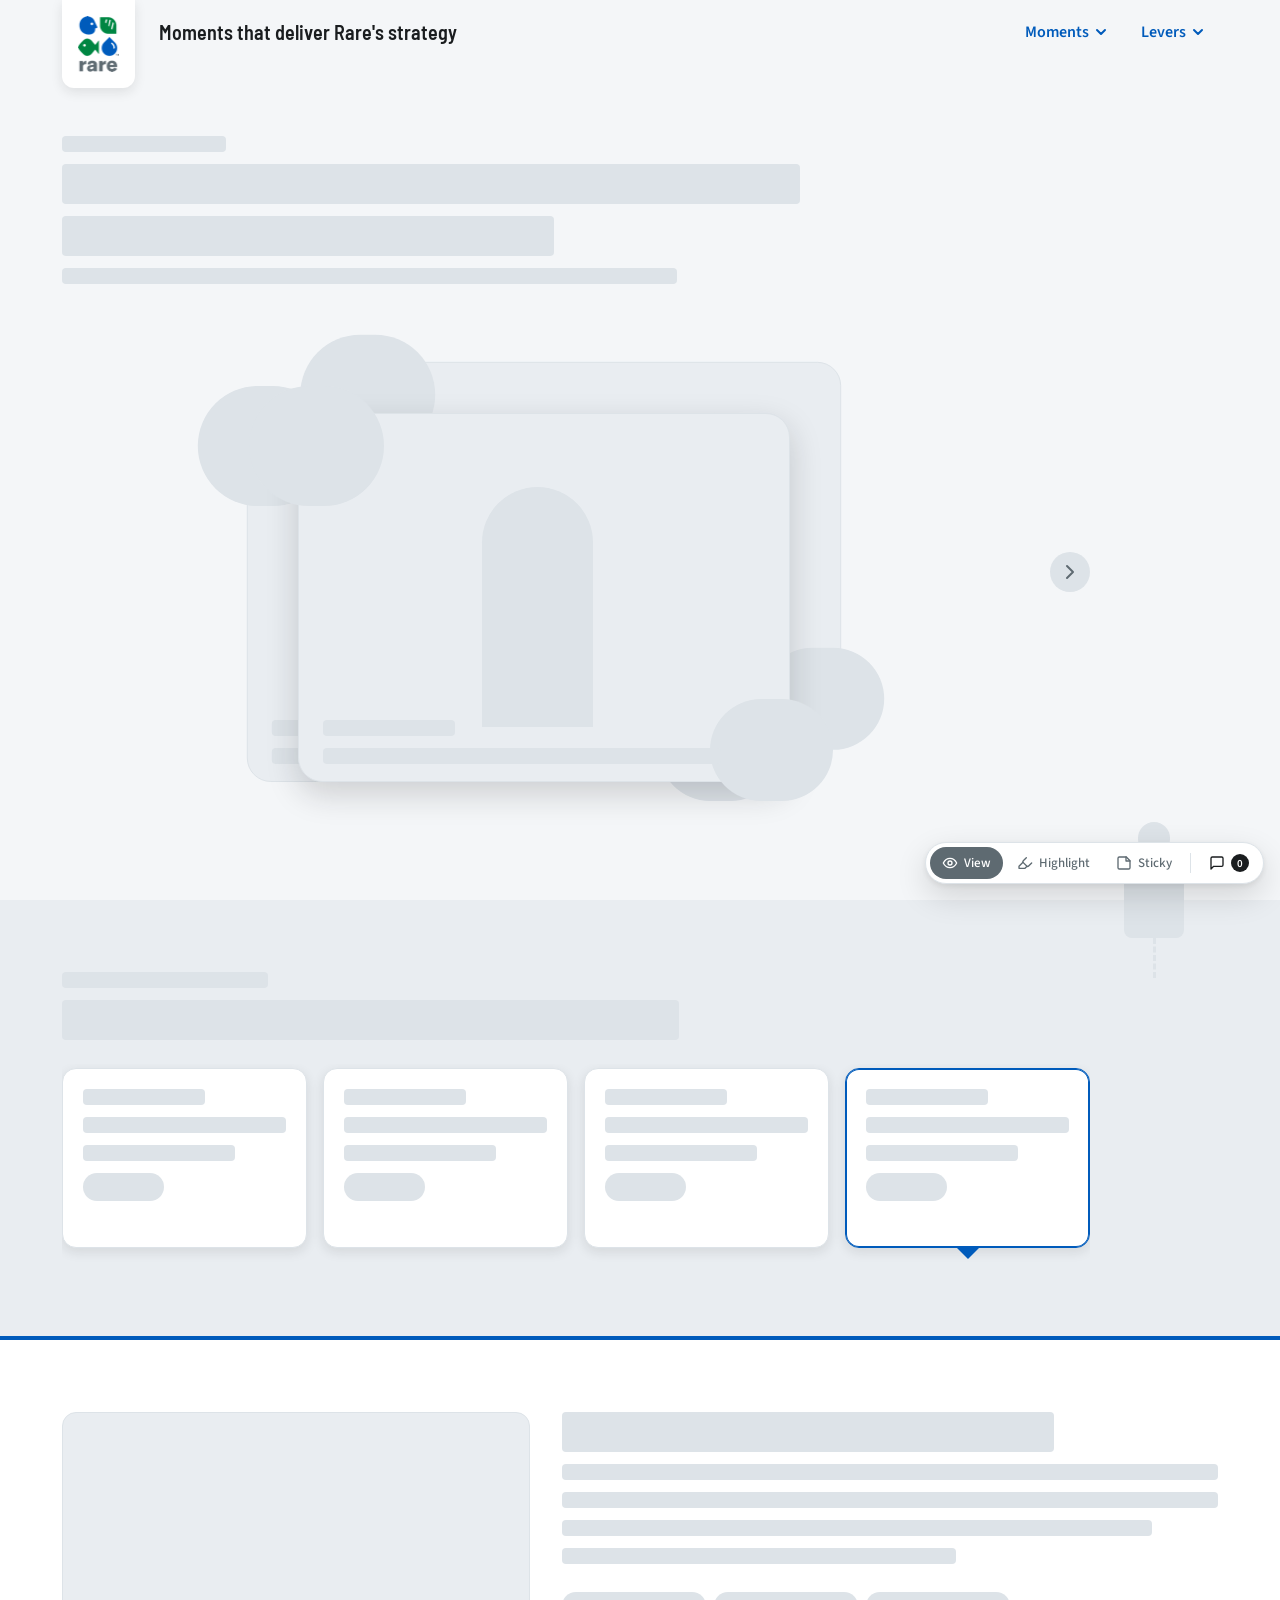
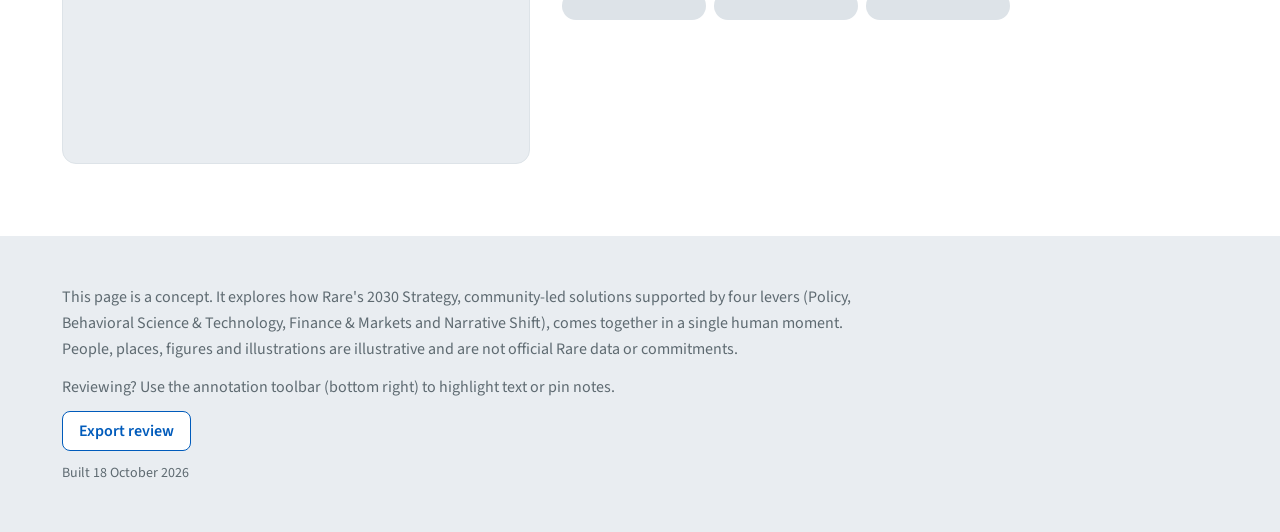
==== moments/coastal-5000-convening/index.html @ deacb7dc "Stage 1 frame: scaffold, tokens, header nav, 7 skeleton moment pages, Overnote - Static HTML/CSS/ES " ====
<!doctype html>
<html lang="en" data-page-state="skeleton">
<head>
  <meta charset="utf-8">
  <meta name="viewport" content="width=device-width, initial-scale=1">
  <meta name="robots" content="noindex">
  <title>Coastal 5,000 Convening · Rare 2030 Strategy in moments</title>
  <meta name="description" content="Concept: how Rare's 2030 Strategy comes together in one human milestone moment.">
  <link rel="icon" type="image/png" href="../../assets/logo/rare-logo-rgb.png">
  <!-- Font loading is the one place a family name appears outside the token files: the
       Google Fonts URL. Every font-family declaration goes through --rare-font-family-*. -->
  <link rel="preconnect" href="https://fonts.googleapis.com">
  <link rel="preconnect" href="https://fonts.gstatic.com" crossorigin>
  <link rel="stylesheet" href="https://fonts.googleapis.com/css2?family=Barlow+Semi+Condensed:wght@600;700;800&amp;family=Source+Sans+3:wght@400;600;700&amp;display=swap&amp;subset=latin">
  <link rel="stylesheet" href="../../css/rare-core.css">
  <link rel="stylesheet" href="../../css/viz-tokens.css">
  <link rel="stylesheet" href="../../css/base.css">
  <link rel="stylesheet" href="../../css/components/nav.css">
  <link rel="stylesheet" href="../../css/components/moment.css">
  <link rel="stylesheet" href="../../css/components/orchestrator.css">
  <link rel="stylesheet" href="../../css/components/levers.css">
  <link rel="stylesheet" href="../../css/components/lever-detail.css">
  <link rel="stylesheet" href="../../css/components/footer.css">
</head>
<body data-moment="coastal-5000-convening">
  <a class="skip-link" href="#main">Skip to content</a>

  <header class="site-header">
    <div class="site-header__inner">
      <a class="site-header__logo-tab" href="../../">
        <img src="../../assets/logo/rare-logo-rgb.png" srcset="../../assets/logo/rare-logo-rgb.png 1x, ../../assets/logo/rare-logo-rgb@2x.png 2x" width="41" height="56" alt="Rare">
      </a>
      <p id="site-title" class="site-header__title">Moments that deliver Rare's strategy</p>
      <nav id="global-nav" class="global-nav" aria-label="Site" data-nav-root></nav>
    </div>
  </header>

  <div class="page">
    <main id="main">
      <div id="orchestration" class="orchestration">
        <section id="moment" class="panel panel--moment" aria-labelledby="moment-title">
          <div class="panel__inner">
            <div id="moment-statement" class="moment-statement">
              <h1 id="moment-title" class="visually-hidden">Coastal 5,000 Convening</h1>
              <span class="ph ph--bar ph--w-20" aria-hidden="true"></span>
              <span class="ph-stack" aria-hidden="true">
                <span class="ph ph--bar-lg ph--w-90"></span>
                <span class="ph ph--bar-lg ph--w-60"></span>
              </span>
              <span class="ph ph--bar ph--w-75" aria-hidden="true"></span>
            </div>

            <div id="moment-visual" class="moment-visual" role="region" aria-label="Moment scenes">
              <div class="card-stack">
                <div class="card-stack__deck">
                  <div id="card-human-nature" class="stack-card" data-card="human-nature" data-label="Human &amp; Nature" data-slot="0">
                    <div class="stack-card__backplate"></div>
                    <span class="stack-card__layer stack-card__layer--overhang-start"></span>
                    <span class="stack-card__layer stack-card__layer--figure"></span>
                    <span class="stack-card__layer stack-card__layer--overhang-end"></span>
                    <div class="stack-card__text">
                      <p class="visually-hidden">Human &amp; Nature scene (placeholder)</p>
                      <span class="ph-stack" aria-hidden="true">
                        <span class="ph ph--bar ph--w-30"></span>
                        <span class="ph ph--bar ph--w-90"></span>
                      </span>
                    </div>
                  </div>
                  <div id="card-community" class="stack-card" data-card="community" data-label="Community" data-slot="1" aria-hidden="true" inert>
                    <div class="stack-card__backplate"></div>
                    <span class="stack-card__layer stack-card__layer--overhang-start"></span>
                    <span class="stack-card__layer stack-card__layer--figure"></span>
                    <span class="stack-card__layer stack-card__layer--overhang-end"></span>
                    <div class="stack-card__text">
                      <p class="visually-hidden">Community scene (placeholder)</p>
                      <span class="ph-stack" aria-hidden="true">
                        <span class="ph ph--bar ph--w-30"></span>
                        <span class="ph ph--bar ph--w-90"></span>
                      </span>
                    </div>
                  </div>
                  <div id="card-policy" class="stack-card" data-card="policy" data-label="Policy" data-slot="2" aria-hidden="true" inert>
                    <div class="stack-card__backplate"></div>
                    <span class="stack-card__layer stack-card__layer--overhang-start"></span>
                    <span class="stack-card__layer stack-card__layer--figure"></span>
                    <span class="stack-card__layer stack-card__layer--overhang-end"></span>
                    <div class="stack-card__text">
                      <p class="visually-hidden">Policy scene (placeholder)</p>
                      <span class="ph-stack" aria-hidden="true">
                        <span class="ph ph--bar ph--w-30"></span>
                        <span class="ph ph--bar ph--w-90"></span>
                      </span>
                    </div>
                  </div>
                </div>
              </div>
              <div class="stack-controls">
                <button class="stack-next" type="button" aria-label="Next scene">
                  <svg viewBox="0 0 20 20" aria-hidden="true" focusable="false"><path d="M7 4l6 6-6 6" fill="none" stroke="currentColor" stroke-width="2" stroke-linecap="round" stroke-linejoin="round"/></svg>
                </button>
                <p class="stack-announcer visually-hidden" aria-live="polite" aria-atomic="true"></p>
              </div>
            </div>
          </div>
        </section>

        <div class="orchestration__seam">
          <figure id="orchestrator" class="orchestrator">
            <div class="orchestrator__silhouette" aria-hidden="true">
              <span class="orchestrator__head"></span>
              <span class="orchestrator__body"></span>
            </div>
            <span class="orchestrator__pipe-placeholder" aria-hidden="true"></span>
            <figcaption class="visually-hidden">A Rare team member connects the levers to the moment. Rare orchestrates; local partners deliver.</figcaption>
          </figure>
        </div>

        <svg class="orchestrator-pipe" aria-hidden="true" focusable="false"></svg>

        <section id="levers" class="panel panel--levers" aria-labelledby="levers-title">
          <div class="panel__inner">
            <div class="levers-heading">
              <h2 id="levers-title" class="visually-hidden">Levers</h2>
              <span class="ph ph--bar ph--w-20" aria-hidden="true"></span>
              <span class="ph ph--bar-lg ph--w-60" aria-hidden="true"></span>
            </div>
            <div class="lever-track">
              <div id="lever-policy" class="lever-card" data-lever-card="policy">
                <p class="visually-hidden">Policy (placeholder)</p>
                <span class="ph ph--bar ph--w-60" aria-hidden="true"></span>
                <span class="ph-stack" aria-hidden="true">
                  <span class="ph ph--bar ph--w-100"></span>
                  <span class="ph ph--bar ph--w-75"></span>
                </span>
                <span class="ph ph--pill ph--w-40" aria-hidden="true"></span>
              </div>
              <div id="lever-behavior-tech" class="lever-card" data-lever-card="behavior-tech">
                <p class="visually-hidden">Behavioral Science &amp; Technology (placeholder)</p>
                <span class="ph ph--bar ph--w-60" aria-hidden="true"></span>
                <span class="ph-stack" aria-hidden="true">
                  <span class="ph ph--bar ph--w-100"></span>
                  <span class="ph ph--bar ph--w-75"></span>
                </span>
                <span class="ph ph--pill ph--w-40" aria-hidden="true"></span>
              </div>
              <div id="lever-finance-markets" class="lever-card" data-lever-card="finance-markets">
                <p class="visually-hidden">Finance &amp; Markets (placeholder)</p>
                <span class="ph ph--bar ph--w-60" aria-hidden="true"></span>
                <span class="ph-stack" aria-hidden="true">
                  <span class="ph ph--bar ph--w-100"></span>
                  <span class="ph ph--bar ph--w-75"></span>
                </span>
                <span class="ph ph--pill ph--w-40" aria-hidden="true"></span>
              </div>
              <div id="lever-narrative" class="lever-card" data-lever-card="narrative" data-selected>
                <p class="visually-hidden">Narrative Shift (placeholder)</p>
                <span class="ph ph--bar ph--w-60" aria-hidden="true"></span>
                <span class="ph-stack" aria-hidden="true">
                  <span class="ph ph--bar ph--w-100"></span>
                  <span class="ph ph--bar ph--w-75"></span>
                </span>
                <span class="ph ph--pill ph--w-40" aria-hidden="true"></span>
              </div>
            </div>
          </div>
        </section>
      </div>

      <section id="lever-detail" class="panel panel--detail" aria-labelledby="lever-detail-title" tabindex="-1">
        <div class="panel__inner">
          <h2 id="lever-detail-title" class="visually-hidden">Lever requirements</h2>
          <div id="detail-policy" class="lever-detail-panel" data-lever-detail="policy" hidden>
            <div class="lever-detail__graphic" aria-hidden="true"></div>
            <div class="lever-detail__text">
              <h3 class="visually-hidden">Policy (placeholder)</h3>
              <span class="ph ph--bar-lg ph--w-75" aria-hidden="true"></span>
              <span class="ph-stack" aria-hidden="true">
                <span class="ph ph--bar ph--w-100"></span>
                <span class="ph ph--bar ph--w-100"></span>
                <span class="ph ph--bar ph--w-90"></span>
                <span class="ph ph--bar ph--w-60"></span>
              </span>
              <span class="lever-detail__chips" aria-hidden="true">
                <span class="ph ph--pill"></span>
                <span class="ph ph--pill"></span>
                <span class="ph ph--pill"></span>
              </span>
            </div>
          </div>
          <div id="detail-behavior-tech" class="lever-detail-panel" data-lever-detail="behavior-tech" hidden>
            <div class="lever-detail__graphic" aria-hidden="true"></div>
            <div class="lever-detail__text">
              <h3 class="visually-hidden">Behavioral Science &amp; Technology (placeholder)</h3>
              <span class="ph ph--bar-lg ph--w-75" aria-hidden="true"></span>
              <span class="ph-stack" aria-hidden="true">
                <span class="ph ph--bar ph--w-100"></span>
                <span class="ph ph--bar ph--w-100"></span>
                <span class="ph ph--bar ph--w-90"></span>
                <span class="ph ph--bar ph--w-60"></span>
              </span>
              <span class="lever-detail__chips" aria-hidden="true">
                <span class="ph ph--pill"></span>
                <span class="ph ph--pill"></span>
                <span class="ph ph--pill"></span>
              </span>
            </div>
          </div>
          <div id="detail-finance-markets" class="lever-detail-panel" data-lever-detail="finance-markets" hidden>
            <div class="lever-detail__graphic" aria-hidden="true"></div>
            <div class="lever-detail__text">
              <h3 class="visually-hidden">Finance &amp; Markets (placeholder)</h3>
              <span class="ph ph--bar-lg ph--w-75" aria-hidden="true"></span>
              <span class="ph-stack" aria-hidden="true">
                <span class="ph ph--bar ph--w-100"></span>
                <span class="ph ph--bar ph--w-100"></span>
                <span class="ph ph--bar ph--w-90"></span>
                <span class="ph ph--bar ph--w-60"></span>
              </span>
              <span class="lever-detail__chips" aria-hidden="true">
                <span class="ph ph--pill"></span>
                <span class="ph ph--pill"></span>
                <span class="ph ph--pill"></span>
              </span>
            </div>
          </div>
          <div id="detail-narrative" class="lever-detail-panel" data-lever-detail="narrative">
            <div class="lever-detail__graphic" aria-hidden="true"></div>
            <div class="lever-detail__text">
              <h3 class="visually-hidden">Narrative Shift (placeholder)</h3>
              <span class="ph ph--bar-lg ph--w-75" aria-hidden="true"></span>
              <span class="ph-stack" aria-hidden="true">
                <span class="ph ph--bar ph--w-100"></span>
                <span class="ph ph--bar ph--w-100"></span>
                <span class="ph ph--bar ph--w-90"></span>
                <span class="ph ph--bar ph--w-60"></span>
              </span>
              <span class="lever-detail__chips" aria-hidden="true">
                <span class="ph ph--pill"></span>
                <span class="ph ph--pill"></span>
                <span class="ph ph--pill"></span>
              </span>
            </div>
          </div>
        </div>
      </section>
    </main>

    <footer id="site-footer" class="site-footer">
      <div class="panel__inner">
        <div class="site-footer__inner">
          <p class="site-footer__note">This page is a concept. It explores how Rare's 2030 Strategy, community-led solutions supported by four levers (Policy, Behavioral Science &amp; Technology, Finance &amp; Markets and Narrative Shift), comes together in a single human moment. People, places, figures and illustrations are illustrative and are not official Rare data or commitments.</p>
          <p>Reviewing? Use the annotation toolbar (bottom right) to highlight text or pin notes.</p>
          <p class="site-footer__meta">Built 18 October 2026</p>
        </div>
      </div>
    </footer>
  </div>

  <script type="module" src="../../js/nav.js"></script>
  <script type="module" src="../../js/levers.js"></script>
  <script type="module" src="../../js/card-stack.js"></script>
  <script type="module" src="../../js/annotate.js"></script>
</body>
</html>
---- css/rare-core.css ----
/**
 * Do not edit directly, this file was auto-generated.
 */

:root {
  --rare-color-blue-50: #e6f1fb; /** Rare Blue tint — chat-user surface, subtle blue fills. */
  --rare-color-blue-500: #005bbb; /** Rare Blue — primary brand action color & hero brand surface. */
  --rare-color-blue-600: #00499a; /** Rare Blue shade — primary action hover/active. */
  --rare-color-green-500: #008542; /** Rare Green — brand-guide PRIMARY. Brand-guide palette value, retained in Core for cross-consumer use; may be unused on any given surface. */
  --rare-color-gray-50: #f4f6f8; /** Neutral 50 — base page canvas. */
  --rare-color-gray-100: #e9edf1; /** Neutral 100 — alternating section band / muted control fill. */
  --rare-color-gray-200: #dde3e8; /** Neutral 200 — default borders / hairlines. */
  --rare-color-gray-700: #5e6a71; /** Rare Gray — muted text and strong borders. */
  --rare-color-red-100: #f7e8ed; /** Secondary accent red tint — soft decorative surface. */
  --rare-color-red-500: #aa1948; /** Secondary accent — error/feedback; AA-safe reveal ink on its own tint. */
  --rare-color-cyan-100: #e0f5fa; /** Secondary accent cyan tint — soft decorative surface. */
  --rare-color-cyan-500: #00afd8; /** Rare Cyan — brand-guide SECONDARY. Brand-guide palette value, retained in Core for cross-consumer use; may be unused on any given surface. */
  --rare-color-cyan-700: #08627a; /** Secondary accent cyan shade — AA-safe reveal ink on cyan.100 (6.1:1). */
  --rare-color-orange-100: #fef0e7; /** Secondary accent orange tint — soft decorative surface. */
  --rare-color-orange-500: #f58233; /** Rare Orange — brand-guide SECONDARY. Brand-guide palette value, retained in Core for cross-consumer use; may be unused on any given surface. */
  --rare-color-orange-700: #a34d17; /** Secondary accent orange shade — AA-safe reveal ink on orange.100 (5.2:1). */
  --rare-color-lime-100: #eff7e0; /** Secondary accent lime tint — soft decorative surface. */
  --rare-color-lime-500: #7ab800; /** Rare Lime — brand-guide SECONDARY. Brand-guide palette value, retained in Core for cross-consumer use; may be unused on any given surface. */
  --rare-color-lime-700: #4a6b00; /** Secondary accent lime shade — AA-safe reveal ink on lime.100 (5.6:1). */
  --rare-color-yellow-100: #fadf9f; /** Rare Yellow pale tint — Comms Critique card rollover fill. Deliberately fuller than the other accents' .100 tints (lime/orange sit near-white): gold at whisper strength reads as off-white, so it needs a bit more saturation to register. Added for Speak Sustainability; no equivalent in Change Agent's live palette. */
  --rare-color-yellow-500: #eeaf00; /** Rare Yellow — brand-guide SECONDARY. Also the decorative plus-mark graphic on the featured card. */
  --rare-color-yellow-700: #6e5200; /** Secondary accent yellow shade — AA-safe gold ink. 5.5:1 on yellow.100 (featured card copy) and 6.6:1 on background-subtle (the Use Cases eyebrow). Matches the .700 AA-safe-ink convention of the cyan/orange/lime accents. */
  --rare-color-white: #ffffff; /** Pure white — raised surfaces, on-brand text. */
  --rare-color-ink: #1a1d1f; /** Near-black ink — default body text. */
  --rare-elevation-z-base: 0; /** Ground plane — decorative fills and background media that must sit behind their own container's content. */
  --rare-elevation-z-raised: 1; /** Lifted above sibling background media within the same component — e.g. card text over a card illustration. */
  --rare-elevation-z-sticky: 2; /** Pinned affordance inside a scrolling container — scroll hints, in-card overlays. Above component content, below any page-level overlay. */
  --rare-elevation-z-overlay: 20; /** Full-surface overlay that covers page content — the mobile navigation panel, drawers, scrims. */
  --rare-elevation-z-modal: 30; /** Sits above an overlay — dialog chrome and the controls that must stay reachable while an overlay is open (e.g. the close button and logo over the mobile menu). */
  --rare-motion-duration-fast: 150ms; /** Hover/color transitions. */
  --rare-motion-duration-base: 200ms; /** Accordion / transform transitions. */
  --rare-motion-easing-standard: cubic-bezier(0.2, 0, 0, 1); /** Standard ease. */
  --rare-radius-sm: 4px; /** Focus ring / small controls. */
  --rare-radius-md: 8px; /** Buttons, inputs. */
  --rare-radius-lg: 12px; /** Accordion items, chat bubbles. */
  --rare-radius-card: 14px; /** Cards / chat panel — preserves v2's 14px. */
  --rare-radius-xl: 24px; /** Large hero panel. Normalized 22px→24px to sit on the 4px grid; the 2px delta is imperceptible at hero scale. */
  --rare-radius-pill: 9999px; /** Circular / pill controls. */
  --rare-size-container: 1220px; /** Max content width — app/marketing surfaces. */
  --rare-size-container-narrow: 820px; /** Max width for long-form reading columns (legal/policy pages). */
  --rare-size-control-sm: 28px; /** Small square/circular control box — step badges, compact icon targets. A control DIMENSION, not spacing: it sizes a box rather than the gap around one, so it lives on the size scale rather than the 4px space ramp. */
  --rare-size-control-md: 40px; /** Medium square control box — icon buttons, carousel arrows. Meets the 40px minimum comfortable pointer target. */
  --rare-border-width-default: 1px; /** Hairline borders. */
  --rare-border-width-strong: 1.5px; /** Input borders. INTENTIONALLY off the 4px grid: the 4px grid governs SPACING (gaps, insets, rhythm), not stroke weights. Hairline-class strokes are their own concern and legitimately land on sub-grid values — 1.5px is the deliberate mid-step between the 1px hairline and a 2px heavy rule. Not a defect; do not 'normalize' this to 1px or 2px. */
  --rare-border-width-focus: 3px; /** Focus-visible outline. */
  --rare-border-offset-focus: 2px; /** Gap between a focus ring and the element it outlines. Pairs with border.width.focus so focus treatment is fully tokenized and stays consistent across every consumer (a11y-critical: focus affordances must not drift per-surface). */
  --rare-space-0: 0; /** SCALE ANCHOR: the zero step of the 4px space ramp. Retained so the scale starts at an explicit, nameable origin and consumers can reset spacing via a token rather than a literal 0. Not dead. */
  --rare-space-1: 4px;
  --rare-space-2: 8px;
  --rare-space-3: 12px;
  --rare-space-4: 16px;
  --rare-space-5: 20px;
  --rare-space-6: 24px; /** Section gutter. */
  --rare-space-7: 32px;
  --rare-space-8: 40px;
  --rare-space-9: 48px;
  --rare-space-10: 64px;
  --rare-space-11: 72px;
  --rare-font-family-source-sans: "Source Sans 3", Arial, system-ui, sans-serif; /** Text/UI primitive stack. Prepend licensed "Univers Next" here to swap; nothing downstream names a font. */
  --rare-font-family-barlow: "Barlow Semi Condensed", "Arial Narrow", Arial, sans-serif; /** Condensed display primitive stack. Prepend licensed "PF Square Sans" here to swap. */
  --rare-font-size-200: 0.875rem; /** 14px */
  --rare-font-size-300: 1rem; /** 16px */
  --rare-font-size-400: 1.125rem; /** 18px — body copy */
  --rare-font-size-500: 1.25rem; /** 20px */
  --rare-font-size-600: 1.5rem; /** 24px */
  --rare-font-size-700: 1.875rem; /** 30px */
  --rare-font-size-900: 3rem; /** 48px — display. SCALE ANCHOR: retained as a step on the ordinal type ramp even while unbound. Ordinal scales must stay contiguous — removing an interior step would force a renumber and break every downstream consumer. Not dead. */
  --rare-font-size-1000: 4rem; /** 64px — hero display */
  --rare-font-weight-regular: 400; /** SCALE ANCHOR: the baseline weight the ramp is measured from. Rendered as the inherited body default rather than bound explicitly, so it reads as unreferenced — retained deliberately. Not dead. */
  --rare-font-weight-semibold: 600;
  --rare-font-weight-bold: 700;
  --rare-font-weight-extrabold: 800; /** Display-heavy — Barlow hero headline. */
  --rare-line-height-tight: 1.1; /** Display headlines. */
  --rare-line-height-normal: 1.5; /** UI / dense text. */
  --rare-line-height-relaxed: 1.65; /** Long-form body copy. */
  --rare-color-text-default: var(--rare-color-ink); /** Body text. */
  --rare-color-text-muted: var(--rare-color-gray-700); /** Secondary / supporting text. */
  --rare-color-text-on-brand: var(--rare-color-white); /** Text on brand/action surfaces. */
  --rare-color-text-feature: var(--rare-color-yellow-700); /** Gold ink for the featured/active treatment — the Use Cases eyebrow and the featured card's supporting copy. AA-safe on both background-subtle and surface.feature. */
  --rare-color-background-default: var(--rare-color-white); /** Raised cards & surfaces (top tier). */
  --rare-color-background-subtle: var(--rare-color-gray-50); /** Base page canvas (mid tier). */
  --rare-color-background-muted: var(--rare-color-gray-100); /** Alternating section bands & neutral control fills (base tier). */
  --rare-color-surface-brand: var(--rare-color-green-500); /** Hero brand panel — Rare Green (brand-guide PRIMARY). Speak Sustainability leads with green where Change Agent leads with Rare Blue; green.500 keeps white hero text at AA (4.7:1) where the mockup's lighter lime would fail. */
  --rare-color-surface-chat-user: var(--rare-color-blue-50); /** User chat bubble. */
  --rare-color-surface-chat-agent: var(--rare-color-white); /** Agent chat surface (white + border to stay distinct from canvas). */
  --rare-color-action-primary: var(--rare-color-blue-500); /** Primary buttons / links. */
  --rare-color-action-primary-hover: var(--rare-color-blue-600); /** Primary hover/active. */
  --rare-color-border-default: var(--rare-color-gray-200); /** Default hairline borders. */
  --rare-color-border-strong: var(--rare-color-gray-700); /** Emphasized borders / input rules. */
  --rare-color-feedback-error: var(--rare-color-red-500); /** Form validation errors. */
  --rare-color-focus-ring: var(--rare-color-blue-500); /** Focus-visible outline color. */
  --rare-font-family-text: var(--rare-font-family-source-sans); /** Default text/UI face — body, forms, labels. */
  --rare-font-family-display: var(--rare-font-family-barlow); /** Condensed display face — headlines & callouts only. */
  --rare-font-size-hero: var(--rare-font-size-1000); /** Hero display headline role — the size a hero headline renders at when unconstrained (64px). A ROLE ONLY: it carries no viewport or layout behaviour, so any consumer can bind it in any context. A surface that wants a fluid hero composes the clamp itself against its own known container (see .hero-headline in index.html); that layout rule must not be baked back into this token. */
  --rare-font-size-hero-min: var(--rare-font-size-700); /** Lower bound for a fluid hero headline (30px) — the floor a surface clamps to on narrow viewports. Paired with font.size.hero as the cap; the interpolation between them belongs to the surface, not to Core. */
}
---- css/viz-tokens.css ----
/**
 * Rare Strategy System Viz — product-scope tokens.
 *
 * PRODUCT-SCOPE — NOT PUBLISHED. Every --viz-* token here is composition for this site only
 * (card offsets, stack inset, orchestrator size, lever card widths, nav logo size, motion legs).
 * Each one references --rare-* tokens from css/rare-core.css; none introduces a primitive.
 * Viewport-relative clamp() math lives here and only here (Core README, "Core vs product").
 *
 * Values Core does not cover are bound to the nearest token and logged in docs/TOKEN_GAPS.md.
 * Media-query breakpoints cannot read custom properties, so they are listed below as a
 * documented set and reused unchanged in every component file:
 *   mobile  < 640px   ·   tablet 640–1023px   ·   Panel 3 two-column ≥ 800px   ·   desktop ≥ 1024px
 */

:root {
  /* ---- Layout ------------------------------------------------------------------------- */

  /* PRODUCT-SCOPE: page column. Core container is 1220px; the spec asks for "about 1200px". */
  --viz-content-max: var(--rare-size-container);
  /* PRODUCT-SCOPE: side gutter, fluid from 16px to 32px. Core's section gutter is space-6. */
  --viz-gutter: clamp(var(--rare-space-4), 4vw, var(--rare-space-7));
  /* PRODUCT-SCOPE: vertical rhythm inside a panel. */
  --viz-panel-pad-block: clamp(var(--rare-space-8), 6vw, var(--rare-space-11));
  /* PRODUCT-SCOPE: statement → stack gap. §4.2 asks for space-6 to space-7. */
  --viz-statement-gap: clamp(var(--rare-space-6), 3vw, var(--rare-space-7));
  /* PRODUCT-SCOPE: moment title, a long phrase clamped between 700 and 900 (§4.2). */
  --viz-moment-title-size: clamp(var(--rare-font-size-700), 4vw, var(--rare-font-size-900));
  /* PRODUCT-SCOPE: breathing room above Panel 3 when the Levers menu scrolls to it (no sticky header). */
  --viz-scroll-offset: var(--rare-space-4);

  /* ---- Global nav --------------------------------------------------------------------- */

  /* PRODUCT-SCOPE: stacked lockup display height. 56px desktop = 48 + 8; 44px mobile = 40 + 4.
     Core has no 56px or 44px step; composed from the space ramp (see TOKEN_GAPS.md). */
  --viz-nav-logo-height: calc(var(--rare-space-9) + var(--rare-space-2));
  --viz-nav-logo-height-mobile: calc(var(--rare-space-8) + var(--rare-space-1));
  /* PRODUCT-SCOPE: logo tab (§4.1): padding around the logo, how far it hangs over Panel 1,
     and its shadow (Core has no shadow tokens; see TOKEN_GAPS.md). */
  --viz-logo-tab-pad: var(--rare-space-4);
  --viz-logo-tab-overhang: var(--rare-space-6);
  --viz-logo-tab-shadow: var(--viz-shadow-soft);
  /* PRODUCT-SCOPE: disclosure menu panel width. */
  --viz-nav-menu-width: calc(var(--rare-space-11) * 5);

  /* ---- Panel 1: card stack ------------------------------------------------------------ */

  /* PRODUCT-SCOPE: front card width within the stack region. */
  --viz-stack-card-width: min(100%, calc(var(--rare-size-container-narrow) * 0.75));
  --viz-stack-card-ratio: 4 / 3;
  /* PRODUCT-SCOPE: backplate inset inside the card frame (§4.3: 8–12%). */
  --viz-stack-inset: 10%;
  /* PRODUCT-SCOPE: how far back cards peek out. Desktop ~8% of card width; mobile 16–24px. */
  --viz-stack-peek: clamp(var(--rare-space-4), 4vw, var(--rare-space-10));

  /* ---- Orchestrator ------------------------------------------------------------------- */

  /* PRODUCT-SCOPE: right gutter that holds the figure on desktop, and the figure's size. */
  --viz-orchestrator-gutter: calc(var(--rare-space-10) * 2);
  --viz-orchestrator-size: calc(var(--rare-space-10) * 1.5);
  --viz-orchestrator-size-mobile: var(--rare-space-10);

  /* ---- Panel 2: lever track ----------------------------------------------------------- */

  /* PRODUCT-SCOPE: lever card width. ~1.2 cards visible on mobile, ~2.5 on tablet,
     all four on desktop. The track subtracts its gaps before dividing. */
  --viz-lever-gap: var(--rare-space-4);
  --viz-lever-card-width: calc((100% - var(--viz-lever-gap)) / 1.2);
  --viz-lever-card-width-tablet: calc((100% - 2 * var(--viz-lever-gap)) / 2.5);
  --viz-lever-card-width-desktop: calc((100% - 3 * var(--viz-lever-gap)) / 4);
  --viz-lever-card-min-height: calc(var(--rare-space-11) * 2.5);
  /* PRODUCT-SCOPE: selected-lever caret (half-width of the triangle). */
  --viz-lever-caret: var(--rare-space-3);
  /* PRODUCT-SCOPE: Panel 3 top rule meeting the caret (§6.4: 4px). */
  --viz-detail-rule: var(--rare-space-1);

  /* ---- Elevation shadows (gap: Core has no shadow tokens) ----------------------------- */

  /* PRODUCT-SCOPE: composed from Core ink + space. Logged in TOKEN_GAPS.md. */
  --viz-shadow-soft: 0 var(--rare-space-1) var(--rare-space-3) color-mix(in srgb, var(--rare-color-ink) 10%, transparent);
  --viz-shadow-lifted: 0 var(--rare-space-3) var(--rare-space-7) color-mix(in srgb, var(--rare-color-ink) 18%, transparent);

  /* ---- Motion (gap: Core has no duration above 200ms) --------------------------------- */

  /* PRODUCT-SCOPE: multiples of motion.duration.base (200ms). Logged in TOKEN_GAPS.md. */
  --viz-motion-flip-leg: calc(var(--rare-motion-duration-base) * 2.25);         /* 450ms */
  --viz-motion-flip-leg-reduced: calc(var(--rare-motion-duration-base) * 1.5);  /* 300ms */
  --viz-motion-flip-offset: calc(var(--rare-motion-duration-base) * 0.5);       /* 100ms */
  --viz-motion-pipe: calc(var(--rare-motion-duration-base) * 2.5);              /* 500ms */

  /* ---- Stacking ----------------------------------------------------------------------- */

  /* Page z-index uses only --rare-elevation-z-* (max 30). Overnote's UI sits at ~2147483000. */
  --viz-z-header: var(--rare-elevation-z-overlay);
  --viz-z-nav-menu: var(--rare-elevation-z-modal);

  /* ---- Placeholder shapes (§4.8 skeleton) --------------------------------------------- */

  --viz-placeholder-fill: var(--rare-color-background-muted);
  --viz-placeholder-fill-strong: var(--rare-color-border-default);
  --viz-placeholder-line: var(--rare-color-border-default);
  --viz-placeholder-bar: var(--rare-space-4);
  --viz-placeholder-bar-lg: var(--rare-space-8);

  /* ---- Overnote theme mapping (REQUIREMENTS §9) --------------------------------------- */

  --overnote-font: var(--rare-font-family-text);
  --overnote-accent: var(--rare-color-action-primary);
  --overnote-accent-contrast: var(--rare-color-text-on-brand);
  --overnote-focus-ring: 0 0 0 var(--rare-border-width-focus) var(--rare-color-focus-ring);
  --overnote-surface: var(--rare-color-background-default);
  --overnote-surface-muted: var(--rare-color-background-muted);
  --overnote-text: var(--rare-color-text-default);
  --overnote-text-muted: var(--rare-color-text-muted);
  --overnote-border: var(--rare-color-border-default);
  --overnote-danger: var(--rare-color-feedback-error);
  --overnote-mode-off: var(--rare-color-text-muted);
  --overnote-radius: var(--rare-radius-lg);
  --overnote-radius-sm: var(--rare-radius-md);
}

@media (max-width: 639px) {
  :root {
    --viz-nav-logo-height: var(--viz-nav-logo-height-mobile);
    --viz-orchestrator-size: var(--viz-orchestrator-size-mobile);
  }
}

@media (min-width: 640px) {
  :root { --viz-lever-card-width: var(--viz-lever-card-width-tablet); }
}

@media (min-width: 1024px) {
  :root { --viz-lever-card-width: var(--viz-lever-card-width-desktop); }
}
---- css/base.css ----
/* Reset, type and layout primitives. Values come only from --rare-* and --viz-* tokens. */

*,
*::before,
*::after {
  box-sizing: border-box;
}

html {
  -webkit-text-size-adjust: 100%;
  text-size-adjust: 100%;
}

body {
  margin: var(--rare-space-0);
  background: var(--rare-color-background-subtle);
  color: var(--rare-color-text-default);
  font-family: var(--rare-font-family-text);
  font-size: var(--rare-font-size-400);
  font-weight: var(--rare-font-weight-regular);
  line-height: var(--rare-line-height-normal);
}

h1,
h2,
h3,
p,
ul,
figure {
  margin: var(--rare-space-0);
}

ul {
  padding: var(--rare-space-0);
  list-style: none;
}

img,
svg {
  display: block;
  max-width: 100%;
}

button {
  font: inherit;
  color: inherit;
}

a {
  color: var(--rare-color-action-primary);
}

a:hover {
  color: var(--rare-color-action-primary-hover);
}

:focus-visible {
  outline: var(--rare-border-width-focus) solid var(--rare-color-focus-ring);
  outline-offset: var(--rare-border-offset-focus);
}

/* Programmatic focus targets (e.g. #lever-detail after a Levers menu choice) need no ring. */
[tabindex="-1"]:focus {
  outline: none;
}

.visually-hidden {
  position: absolute;
  width: var(--rare-border-width-default);
  height: var(--rare-border-width-default);
  margin: calc(-1 * var(--rare-border-width-default));
  padding: var(--rare-space-0);
  overflow: hidden;
  clip-path: inset(50%);
  white-space: nowrap;
  border: 0;
}

.skip-link {
  position: absolute;
  top: var(--rare-space-2);
  left: var(--rare-space-2);
  z-index: var(--rare-elevation-z-modal);
  padding: var(--rare-space-2) var(--rare-space-4);
  border-radius: var(--rare-radius-md);
  background: var(--rare-color-action-primary);
  color: var(--rare-color-text-on-brand);
  font-weight: var(--rare-font-weight-semibold);
  transform: translateY(calc(-100% - var(--rare-space-4)));
}

.skip-link:focus {
  transform: none;
  color: var(--rare-color-text-on-brand);
}

/* Clips sideways travel (the card flip leaves the frame) without creating a scroll container,
   so position: sticky keeps working (§4.3 "No scrollbars"). */
.page {
  overflow-x: clip;
}

.panel {
  padding-block: var(--viz-panel-pad-block);
}

.panel__inner {
  max-width: var(--viz-content-max);
  margin-inline: auto;
  padding-inline: var(--viz-gutter);
}

/* Desktop: reserve the right gutter for the orchestrator figure (§3, §5). */
@media (min-width: 1024px) {
  .orchestration .panel__inner {
    padding-inline-end: calc(var(--viz-gutter) + var(--viz-orchestrator-gutter));
  }
}

.eyebrow {
  font-family: var(--rare-font-family-display);
  font-size: var(--rare-font-size-500);
  font-weight: var(--rare-font-weight-bold);
  line-height: var(--rare-line-height-tight);
}

/* ---- Skeleton placeholder shapes (§4.8): static, muted, no shimmer -------------------- */

.ph {
  display: block;
  border-radius: var(--rare-radius-sm);
  background: var(--viz-placeholder-fill-strong);
}

.ph--bar {
  height: var(--viz-placeholder-bar);
}

.ph--bar-lg {
  height: var(--viz-placeholder-bar-lg);
}

.ph--pill {
  height: var(--rare-size-control-sm);
  border-radius: var(--rare-radius-pill);
}

.ph--w-20 { width: 20%; }
.ph--w-30 { width: 30%; }
.ph--w-40 { width: 40%; }
.ph--w-60 { width: 60%; }
.ph--w-75 { width: 75%; }
.ph--w-90 { width: 90%; }
.ph--w-100 { width: 100%; }

.ph-stack {
  display: grid;
  gap: var(--rare-space-3);
}
---- css/components/nav.css ----
/* Site header + global nav (§4.1), modelled on the top of rare.org's header: the stacked logo
   in a white tab hanging from the top edge, then the site title and menus sitting straight on
   Panel 1's canvas. No bar background, no bottom rule, not sticky: it scrolls away with the page.
   Breakpoints: see the documented set in viz-tokens.css. */

.site-header {
  position: relative;
  z-index: var(--viz-z-header);
}

.site-header__inner {
  display: grid;
  grid-template-columns: auto 1fr;
  grid-template-areas:
    "tab nav"
    "title title";
  align-items: center;
  column-gap: var(--rare-space-4);
  max-width: var(--viz-content-max);
  margin-inline: auto;
  padding-inline: var(--viz-gutter);
}

/* Logo tab: square top corners flush with the viewport, rounded bottom corners, soft shadow. */
.site-header__logo-tab {
  grid-area: tab;
  align-self: start;
  justify-self: start;
  display: block;
  padding: var(--viz-logo-tab-pad);
  border-end-start-radius: var(--rare-radius-lg);
  border-end-end-radius: var(--rare-radius-lg);
  background: var(--rare-color-background-default);
  box-shadow: var(--viz-logo-tab-shadow);
}

.site-header__logo-tab img {
  width: auto;
  height: var(--viz-nav-logo-height);
}

/* A site title, not the page heading: the moment title stays the only <h1>. */
.site-header__title {
  grid-area: title;
  padding-block: var(--rare-space-3) var(--rare-space-2);
  color: var(--rare-color-text-default);
  font-family: var(--rare-font-family-display);
  font-size: var(--rare-font-size-500);
  font-weight: var(--rare-font-weight-semibold);
  line-height: var(--rare-line-height-tight);
}

.global-nav {
  grid-area: nav;
  justify-self: end;
  display: flex;
  align-items: center;
}

/* Tablet and up: one row (tab · title · menus); the tab overhangs the top of Panel 1. */
@media (min-width: 640px) {
  .site-header__inner {
    grid-template-columns: auto 1fr auto;
    grid-template-areas: "tab title nav";
    column-gap: var(--rare-space-6);
  }

  .site-header__logo-tab {
    margin-block-end: calc(-1 * var(--viz-logo-tab-overhang));
  }

  .site-header__title {
    padding-block: var(--rare-space-0);
  }
}

/* ---- Buttons (Explore + menu triggers) ----------------------------------------------- */

.nav-explore,
.nav-menu__button {
  display: inline-flex;
  align-items: center;
  gap: var(--rare-space-1);
  min-height: var(--rare-size-control-md);
  padding: var(--rare-space-0) var(--rare-space-3);
  border: 0;
  border-radius: var(--rare-radius-md);
  background: transparent;
  color: var(--rare-color-action-primary);
  font-size: var(--rare-font-size-300);
  font-weight: var(--rare-font-weight-semibold);
  cursor: pointer;
  transition: background-color var(--rare-motion-duration-fast) var(--rare-motion-easing-standard),
    color var(--rare-motion-duration-fast) var(--rare-motion-easing-standard);
}

.nav-explore:hover,
.nav-menu__button:hover {
  background: var(--rare-color-blue-50);
  color: var(--rare-color-action-primary-hover);
}

.nav-menu__chevron {
  width: var(--rare-space-4);
  height: var(--rare-space-4);
  transition: transform var(--rare-motion-duration-base) var(--rare-motion-easing-standard);
}

[aria-expanded="true"] > .nav-menu__chevron {
  transform: rotate(180deg);
}

/* ---- Menus ---------------------------------------------------------------------------- */

.nav-menu {
  position: relative;
}

.nav-menu__list {
  display: none;
  padding: var(--rare-space-2);
}

.nav-menu.is-open .nav-menu__list {
  display: grid;
  gap: var(--rare-space-1);
}

.nav-menu__item {
  display: grid;
  grid-template-columns: var(--rare-space-4) 1fr;
  align-items: center;
  column-gap: var(--rare-space-2);
  min-height: var(--rare-size-control-md);
  padding: var(--rare-space-2) var(--rare-space-3);
  border-radius: var(--rare-radius-md);
  color: var(--rare-color-text-default);
  font-size: var(--rare-font-size-300);
  line-height: var(--rare-line-height-normal);
  text-decoration: none;
}

.nav-menu__item:hover,
.nav-menu__item:focus-visible {
  background: var(--rare-color-background-subtle);
  color: var(--rare-color-text-default);
}

.nav-menu__check {
  width: var(--rare-space-4);
  height: var(--rare-space-4);
  color: var(--rare-color-action-primary);
  visibility: hidden;
}

.nav-menu__item[aria-current] {
  font-weight: var(--rare-font-weight-semibold);
}

.nav-menu__item[aria-current] .nav-menu__check {
  visibility: visible;
}

.nav-menu__note {
  grid-column: 2;
  color: var(--rare-color-text-muted);
  font-size: var(--rare-font-size-200);
  font-weight: var(--rare-font-weight-regular);
}

/* ---- Tablet / desktop: two dropdowns beside the logo ---------------------------------- */

@media (min-width: 640px) {
  .nav-explore {
    display: none;
  }

  .nav-sheet {
    display: flex;
    gap: var(--rare-space-2);
  }

  .nav-menu__list {
    position: absolute;
    top: calc(100% + var(--rare-space-2));
    right: var(--rare-space-0);
    z-index: var(--viz-z-nav-menu);
    width: var(--viz-nav-menu-width);
    max-width: calc(100vw - 2 * var(--viz-gutter));
    border: var(--rare-border-width-default) solid var(--rare-color-border-default);
    border-radius: var(--rare-radius-card);
    background: var(--rare-color-background-default);
    box-shadow: var(--viz-shadow-lifted);
  }
}

/* ---- Mobile: "Explore" opens a sheet holding both menus ------------------------------- */

@media (max-width: 639px) {
  .nav-sheet {
    display: none;
    position: absolute;
    top: 100%;
    right: var(--rare-space-0);
    left: var(--rare-space-0);
    z-index: var(--viz-z-nav-menu);
    max-height: calc(100vh - 100%);
    overflow-y: auto;
    padding: var(--rare-space-2) var(--viz-gutter) var(--rare-space-6);
    border-bottom: var(--rare-border-width-default) solid var(--rare-color-border-default);
    background: var(--rare-color-background-default);
    box-shadow: var(--viz-shadow-lifted);
  }

  .is-sheet-open .nav-sheet {
    display: grid;
    gap: var(--rare-space-4);
  }

  .nav-menu__button {
    width: 100%;
    justify-content: space-between;
  }

  .nav-menu__list {
    padding-inline: var(--rare-space-0);
  }
}
---- css/components/moment.css ----
/* Panel 1: Moment — statement (§4.2) above the card-stack scenes (§4.3).
   Stage 1 is the frame only: static card frames, backplates and layer placeholders. */

.panel--moment {
  background: var(--rare-color-background-subtle);
}

/* ---- Statement --------------------------------------------------------------------------- */

.moment-statement {
  display: grid;
  gap: var(--rare-space-3);
  max-width: var(--rare-size-container-narrow);
  margin-block-end: var(--viz-statement-gap);
}

.moment-statement .eyebrow {
  color: var(--rare-color-lime-700);
}

.moment-title {
  font-family: var(--rare-font-family-display);
  font-size: var(--viz-moment-title-size);
  font-weight: var(--rare-font-weight-bold);
  line-height: var(--rare-line-height-tight);
}

.moment-description {
  color: var(--rare-color-text-muted);
  font-size: var(--rare-font-size-500);
}

/* ---- Scenes region ----------------------------------------------------------------------- */

.moment-visual {
  display: grid;
  justify-items: center;
  gap: var(--rare-space-6);
}

@media (min-width: 1024px) {
  .moment-visual {
    grid-template-columns: 1fr auto;
    align-items: center;
  }
}

/* The stack box leaves room for the back cards to peek left (community) and up-right (policy). */
.card-stack {
  position: relative;
  width: 100%;
  max-width: calc(var(--viz-stack-card-width) + 2 * var(--viz-stack-peek));
  padding: var(--viz-stack-peek) var(--viz-stack-peek) var(--rare-space-0);
}

.card-stack__deck {
  position: relative;
  aspect-ratio: var(--viz-stack-card-ratio);
}

/* Card frame: transparent bounds that hold every layer (§4.3). One transform per frame. */
.stack-card {
  position: absolute;
  inset: var(--rare-space-0);
  --card-shift-x: 0%;
  --card-shift-y: 0%;
  --card-scale: 1;
  transform: translate(var(--card-shift-x), var(--card-shift-y)) scale(var(--card-scale));
}

.stack-card[data-slot="0"] {
  z-index: var(--rare-elevation-z-sticky);
}

.stack-card[data-slot="1"] {
  z-index: var(--rare-elevation-z-raised);
  --card-shift-x: calc(-1 * var(--viz-stack-peek));
  transform-origin: right center;
}

.stack-card[data-slot="2"] {
  z-index: var(--rare-elevation-z-base);
  --card-shift-x: var(--viz-stack-peek);
  --card-shift-y: calc(-1 * var(--viz-stack-peek));
  transform-origin: left bottom;
}

/* Backplate: the smaller opaque rounded rectangle inset inside the frame. */
.stack-card__backplate {
  position: absolute;
  inset: var(--viz-stack-inset);
  border-radius: var(--rare-radius-xl);
  background: var(--viz-placeholder-fill);
  border: var(--rare-border-width-default) solid var(--viz-placeholder-line);
}

.stack-card[data-slot="0"] .stack-card__backplate {
  box-shadow: var(--viz-shadow-lifted);
}

/* Content-layer slots. Placeholders deliberately overhang the backplate edge but stay inside
   the frame, standing in for the off-the-edge art that arrives in Stage 3. */
.stack-card__layer {
  position: absolute;
  border-radius: var(--rare-radius-pill);
  background: var(--viz-placeholder-fill-strong);
}

.stack-card__layer--figure {
  left: 40%;
  bottom: 22%;
  width: 18%;
  height: 52%;
  border-radius: var(--rare-radius-pill) var(--rare-radius-pill) var(--rare-radius-lg) var(--rare-radius-lg);
}

.stack-card__layer--overhang-start {
  top: 4%;
  left: 2%;
  width: 22%;
  height: 26%;
}

.stack-card__layer--overhang-end {
  right: 3%;
  bottom: 6%;
  width: 20%;
  height: 22%;
}

/* Label and caption: real HTML text (Stage 3); bars for now. */
.stack-card__text {
  position: absolute;
  right: calc(var(--viz-stack-inset) + 4%);
  bottom: calc(var(--viz-stack-inset) + 4%);
  left: calc(var(--viz-stack-inset) + 4%);
}

/* ---- Next control (§4.3) ----------------------------------------------------------------- */

.stack-controls {
  display: flex;
  align-items: center;
  gap: var(--rare-space-3);
}

@media (min-width: 1024px) {
  .stack-controls {
    flex-direction: column;
  }
}

.stack-next {
  display: grid;
  place-items: center;
  width: var(--rare-size-control-md);
  height: var(--rare-size-control-md);
  padding: var(--rare-space-0);
  border: 0;
  border-radius: var(--rare-radius-pill);
  background: var(--viz-placeholder-fill-strong);
  color: var(--rare-color-text-muted);
  cursor: pointer;
}

.stack-next svg {
  width: var(--rare-space-5);
  height: var(--rare-space-5);
}
---- css/components/orchestrator.css ----
/* Orchestration zone (§4.4): Panels 1 and 2, the seam between them and the pipe overlay.
   Stage 1: a static silhouette and a dashed placeholder connector. */

.orchestration {
  position: relative;
}

/* The pipe overlay Stage 2 draws into. Decorative and never interactive. */
.orchestrator-pipe {
  position: absolute;
  inset: var(--rare-space-0);
  width: 100%;
  height: 100%;
  overflow: visible;
  pointer-events: none;
  z-index: var(--rare-elevation-z-raised);
}

.orchestration__seam {
  display: flex;
  justify-content: center;
  max-width: var(--viz-content-max);
  margin-inline: auto;
  padding-inline: var(--viz-gutter);
}

.orchestrator {
  position: relative;
  z-index: var(--rare-elevation-z-sticky);
  display: grid;
  justify-items: center;
  width: var(--viz-orchestrator-size);
}

/* Desktop: the figure sits in the right gutter, straddling the Panel 1 / Panel 2 boundary. */
@media (min-width: 1024px) {
  .orchestration__seam {
    position: relative;
    height: var(--rare-space-0);
  }

  .orchestrator {
    position: absolute;
    top: var(--rare-space-0);
    right: var(--viz-gutter);
    width: var(--viz-orchestrator-gutter);
    transform: translateY(-50%);
  }
}

/* Silhouette placeholder: head + body, neutral and static. */
.orchestrator__silhouette {
  display: grid;
  justify-items: center;
  gap: var(--rare-space-1);
  width: var(--viz-orchestrator-size);
}

.orchestrator__head {
  width: 34%;
  aspect-ratio: 1;
  border-radius: var(--rare-radius-pill);
  background: var(--viz-placeholder-fill-strong);
}

.orchestrator__body {
  width: 62%;
  aspect-ratio: 3 / 4;
  border-radius: var(--rare-radius-xl) var(--rare-radius-xl) var(--rare-radius-md) var(--rare-radius-md);
  background: var(--viz-placeholder-fill-strong);
}

/* Placeholder connector: a short dashed line down toward the lever track. */
.orchestrator__pipe-placeholder {
  width: var(--rare-space-0);
  height: var(--rare-space-8);
  border-inline-start: var(--rare-border-width-focus) dashed var(--viz-placeholder-fill-strong);
}
---- css/components/levers.css ----
/* Panel 2: Levers (§4.5). Stage 1: four card outlines in a horizontal track.
   Hover, tabs, scroll buttons and edge fades arrive in Stage 2. */

.panel--levers {
  background: var(--rare-color-background-muted);
}

.levers-heading {
  display: grid;
  gap: var(--rare-space-3);
  margin-block-end: var(--rare-space-6);
}

/* Padding at the block end keeps the selected card's caret inside the scroll box. */
.lever-track {
  display: flex;
  gap: var(--viz-lever-gap);
  overflow-x: auto;
  scroll-snap-type: x mandatory;
  padding-block: var(--rare-space-1) calc(var(--viz-lever-caret) + var(--rare-space-1));
  overscroll-behavior-x: contain;
}

.lever-card {
  position: relative;
  display: grid;
  align-content: start;
  gap: var(--rare-space-3);
  flex: 0 0 var(--viz-lever-card-width);
  min-height: var(--viz-lever-card-min-height);
  padding: var(--rare-space-5);
  border: var(--rare-border-width-default) solid var(--rare-color-border-default);
  border-radius: var(--rare-radius-card);
  background: var(--rare-color-background-default);
  box-shadow: var(--viz-shadow-soft);
  scroll-snap-align: start;
}

.lever-card .ph--pill {
  margin-block-start: auto;
}

/* Selected (minimal Stage 1 marker so ?lever= is visible): accent border + caret into Panel 3. */
.lever-card[data-selected] {
  border-color: var(--rare-color-action-primary);
  box-shadow: inset 0 0 0 var(--rare-border-width-default) var(--rare-color-action-primary), var(--viz-shadow-soft);
}

.lever-card[data-selected]::after {
  content: "";
  position: absolute;
  top: 100%;
  left: 50%;
  border-inline: var(--viz-lever-caret) solid transparent;
  border-top: var(--viz-lever-caret) solid var(--rare-color-action-primary);
  transform: translateX(-50%);
}
---- css/components/lever-detail.css ----
/* Panel 3: Lever requirements (§4.6). All four detail panels are in the HTML; inactive
   ones carry `hidden`. Graphic stacks above text on mobile; two columns from 800px. */

.panel--detail {
  background: var(--rare-color-background-default);
  border-top: var(--viz-detail-rule) solid var(--rare-color-action-primary);
  scroll-margin-top: var(--viz-scroll-offset);
}

.lever-detail-panel {
  display: grid;
  gap: var(--rare-space-7);
}

.lever-detail-panel[hidden] {
  display: none;
}

@media (min-width: 800px) {
  .lever-detail-panel {
    grid-template-columns: minmax(0, 5fr) minmax(0, 7fr);
    align-items: start;
  }
}

.lever-detail__graphic {
  aspect-ratio: 4 / 3;
  border: var(--rare-border-width-default) solid var(--viz-placeholder-line);
  border-radius: var(--rare-radius-card);
  background: var(--viz-placeholder-fill);
}

.lever-detail__text {
  display: grid;
  gap: var(--rare-space-3);
}

.lever-detail__chips {
  display: flex;
  flex-wrap: wrap;
  gap: var(--rare-space-2);
  margin-block-start: var(--rare-space-4);
}

.lever-detail__chips .ph--pill {
  width: calc(var(--rare-space-11) * 2);
}
---- css/components/footer.css ----
/* Footer (§4.7): concept note, reviewer line and build date. */

.site-footer {
  padding-block: var(--rare-space-9);
  background: var(--rare-color-background-muted);
  color: var(--rare-color-text-muted);
  font-size: var(--rare-font-size-300);
}

.site-footer__inner {
  display: grid;
  gap: var(--rare-space-3);
  max-width: var(--rare-size-container-narrow);
}

.site-footer__note {
  line-height: var(--rare-line-height-relaxed);
}

/* Review export (injected by js/annotate.js; in Overnote's ignore list so it stays clickable). */
.review-tools {
  display: flex;
  flex-wrap: wrap;
  align-items: center;
  gap: var(--rare-space-3);
}

.review-tools__export {
  min-height: var(--rare-size-control-md);
  padding: var(--rare-space-0) var(--rare-space-4);
  border: var(--rare-border-width-default) solid var(--rare-color-action-primary);
  border-radius: var(--rare-radius-md);
  background: var(--rare-color-background-default);
  color: var(--rare-color-action-primary);
  font-weight: var(--rare-font-weight-semibold);
  cursor: pointer;
  transition: background-color var(--rare-motion-duration-fast) var(--rare-motion-easing-standard);
}

.review-tools__export:hover {
  background: var(--rare-color-blue-50);
  color: var(--rare-color-action-primary-hover);
}

.review-tools__status {
  font-size: var(--rare-font-size-200);
}

.site-footer__meta {
  font-size: var(--rare-font-size-200);
}
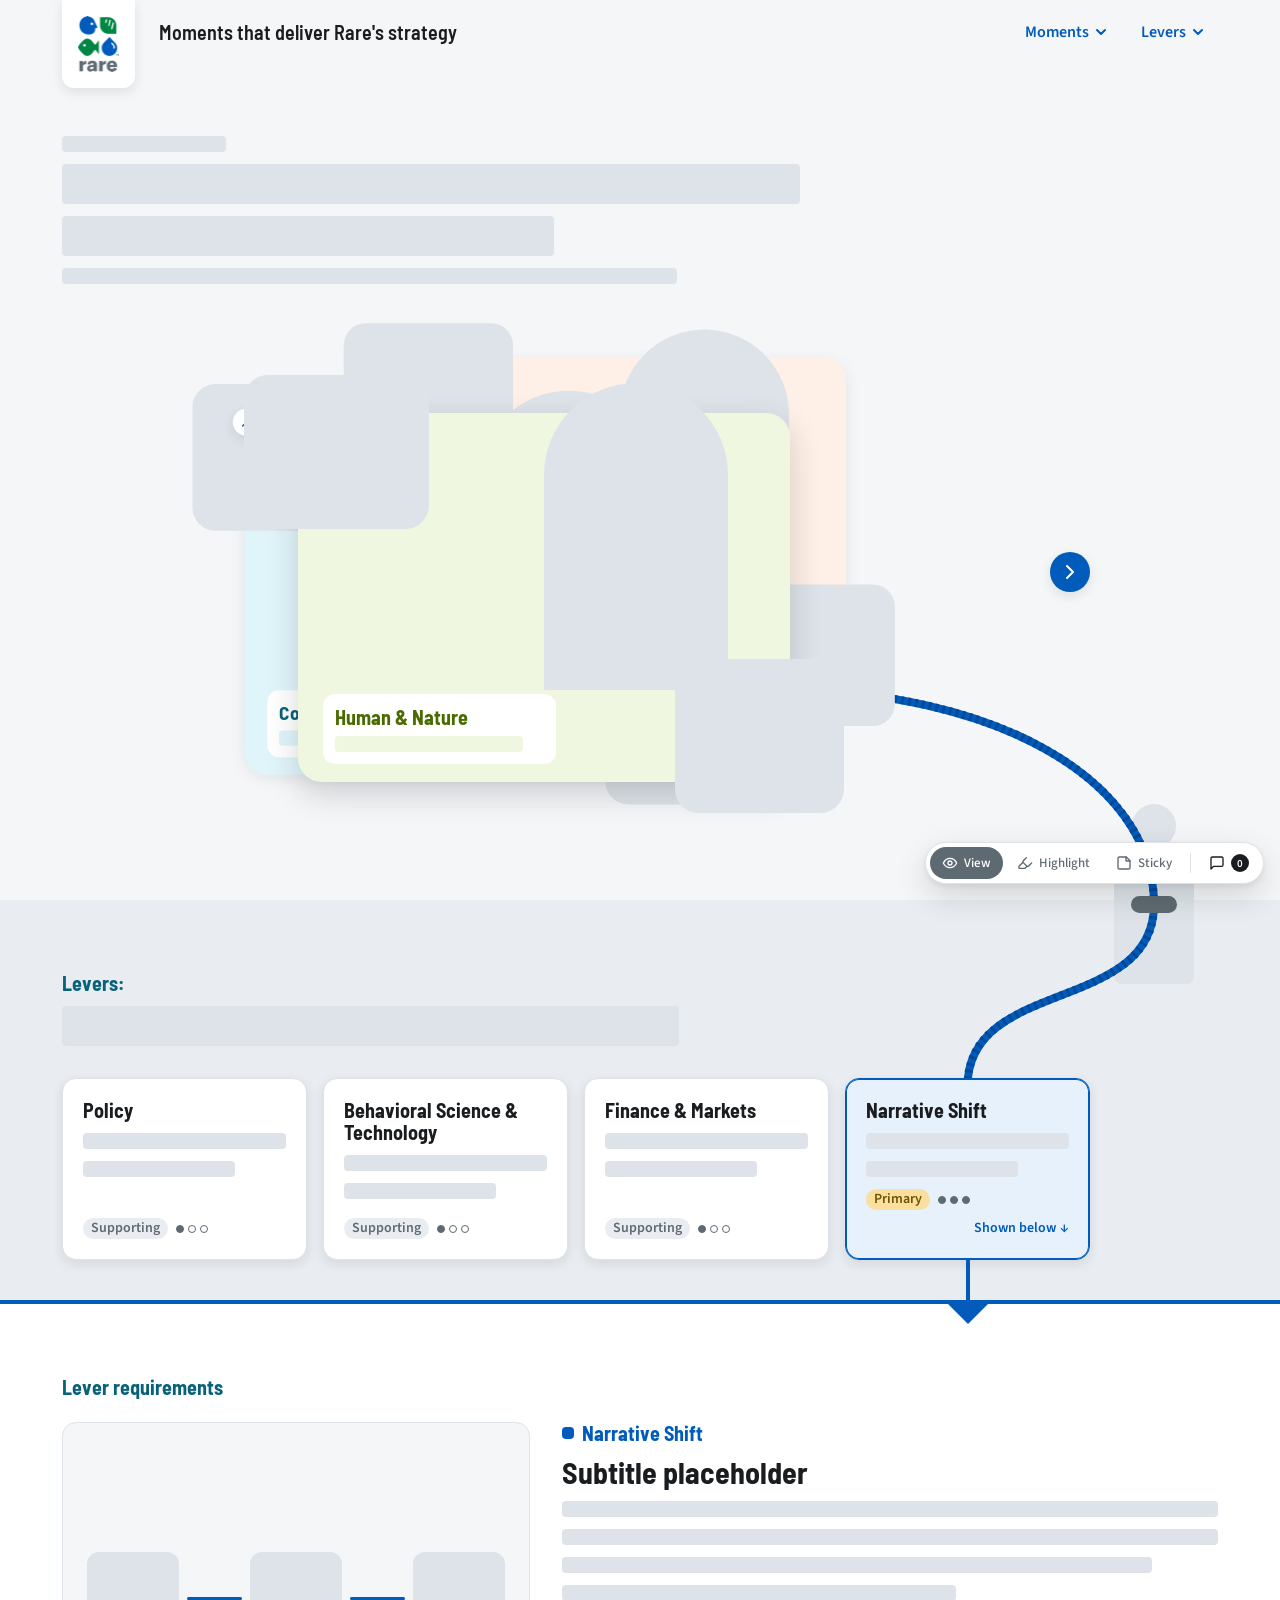
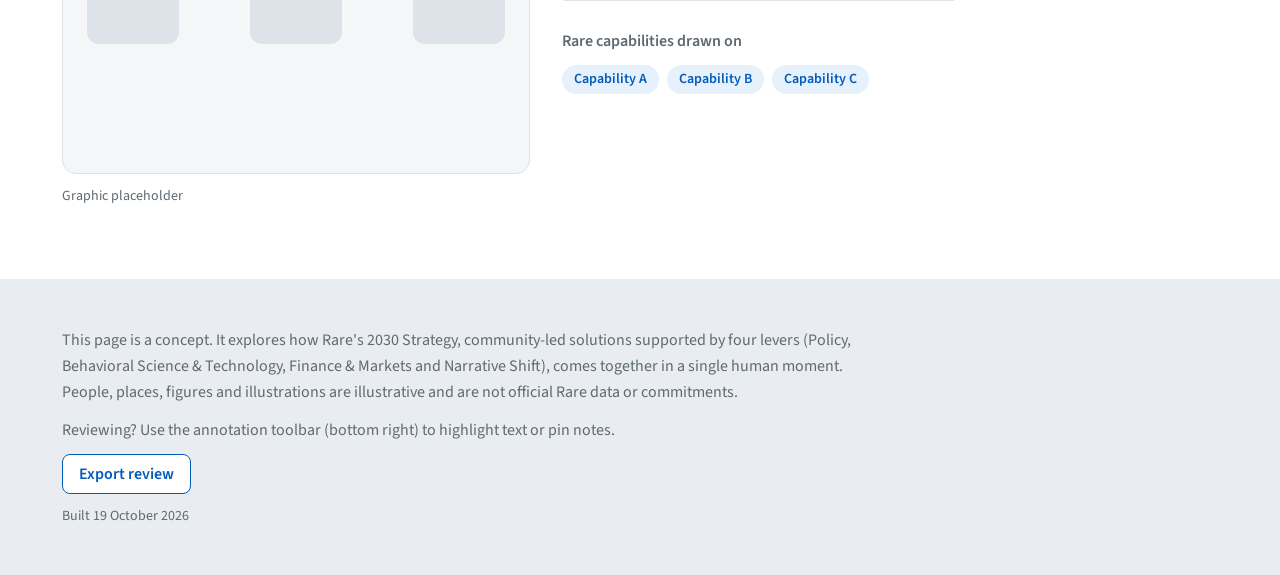
==== commit 13d7ed34: "Stage 2: components and interactivity with placeholder content - Card stack (js/card-stack.js): real" ====
--- a/moments/coastal-5000-convening/index.html
+++ b/moments/coastal-5000-convening/index.html
@@ -53,42 +53,61 @@
             <div id="moment-visual" class="moment-visual" role="region" aria-label="Moment scenes">
               <div class="card-stack">
                 <div class="card-stack__deck">
-                  <div id="card-human-nature" class="stack-card" data-card="human-nature" data-label="Human &amp; Nature" data-slot="0">
-                    <div class="stack-card__backplate"></div>
-                    <span class="stack-card__layer stack-card__layer--overhang-start"></span>
-                    <span class="stack-card__layer stack-card__layer--figure"></span>
-                    <span class="stack-card__layer stack-card__layer--overhang-end"></span>
+                  <div id="card-human-nature" class="stack-card stack-card--human-nature" data-card="human-nature" data-label="Human &amp; Nature" data-slot="0" data-front>
+                    <div class="stack-card__backplate">
+                    </div>
+                    <span class="stack-card__layer stack-card__layer--figure" aria-hidden="true"></span>
+                    <span class="stack-card__layer stack-card__layer--overhang-start" aria-hidden="true"></span>
+                    <span class="stack-card__layer stack-card__layer--overhang-end" aria-hidden="true"></span>
                     <div class="stack-card__text">
-                      <p class="visually-hidden">Human &amp; Nature scene (placeholder)</p>
-                      <span class="ph-stack" aria-hidden="true">
-                        <span class="ph ph--bar ph--w-30"></span>
-                        <span class="ph ph--bar ph--w-90"></span>
+                      <p class="stack-card__label">Human &amp; Nature</p>
+                      <p class="visually-hidden">Caption placeholder</p>
+                      <span class="ph ph--bar ph--w-90 stack-card__caption-ph" aria-hidden="true"></span>
+                    </div>
+                    <div class="affinity-badges">
+                      <span class="affinity-badge" data-affinity="behavior-tech" hidden>
+                        <svg class="affinity-badge__icon" viewBox="0 0 16 16" aria-hidden="true" focusable="false"><path d="M3 13L13 3M13 3H6M13 3v7" fill="none" stroke="currentColor" stroke-width="2" stroke-linecap="round" stroke-linejoin="round"/></svg>
+                        <span class="affinity-badge__text"><span class="visually-hidden">Related lever: </span>Behavioral Science &amp; Technology</span>
                       </span>
                     </div>
                   </div>
-                  <div id="card-community" class="stack-card" data-card="community" data-label="Community" data-slot="1" aria-hidden="true" inert>
-                    <div class="stack-card__backplate"></div>
-                    <span class="stack-card__layer stack-card__layer--overhang-start"></span>
-                    <span class="stack-card__layer stack-card__layer--figure"></span>
-                    <span class="stack-card__layer stack-card__layer--overhang-end"></span>
+                  <div id="card-community" class="stack-card stack-card--community" data-card="community" data-label="Community" data-slot="1" aria-hidden="true" inert>
+                    <div class="stack-card__backplate">
+                    </div>
+                    <span class="stack-card__layer stack-card__layer--figure" aria-hidden="true"></span>
+                    <span class="stack-card__layer stack-card__layer--overhang-start" aria-hidden="true"></span>
+                    <span class="stack-card__layer stack-card__layer--overhang-end" aria-hidden="true"></span>
                     <div class="stack-card__text">
-                      <p class="visually-hidden">Community scene (placeholder)</p>
-                      <span class="ph-stack" aria-hidden="true">
-                        <span class="ph ph--bar ph--w-30"></span>
-                        <span class="ph ph--bar ph--w-90"></span>
+                      <p class="stack-card__label">Community</p>
+                      <p class="visually-hidden">Caption placeholder</p>
+                      <span class="ph ph--bar ph--w-90 stack-card__caption-ph" aria-hidden="true"></span>
+                    </div>
+                    <div class="affinity-badges">
+                      <span class="affinity-badge" data-affinity="finance-markets" hidden>
+                        <svg class="affinity-badge__icon" viewBox="0 0 16 16" aria-hidden="true" focusable="false"><path d="M3 13L13 3M13 3H6M13 3v7" fill="none" stroke="currentColor" stroke-width="2" stroke-linecap="round" stroke-linejoin="round"/></svg>
+                        <span class="affinity-badge__text"><span class="visually-hidden">Related lever: </span>Finance &amp; Markets</span>
                       </span>
+                      <span class="affinity-badge" data-affinity="narrative" hidden>
+                        <svg class="affinity-badge__icon" viewBox="0 0 16 16" aria-hidden="true" focusable="false"><path d="M3 13L13 3M13 3H6M13 3v7" fill="none" stroke="currentColor" stroke-width="2" stroke-linecap="round" stroke-linejoin="round"/></svg>
+                        <span class="affinity-badge__text"><span class="visually-hidden">Related lever: </span>Narrative Shift</span>
+                      </span>
                     </div>
                   </div>
-                  <div id="card-policy" class="stack-card" data-card="policy" data-label="Policy" data-slot="2" aria-hidden="true" inert>
-                    <div class="stack-card__backplate"></div>
-                    <span class="stack-card__layer stack-card__layer--overhang-start"></span>
-                    <span class="stack-card__layer stack-card__layer--figure"></span>
-                    <span class="stack-card__layer stack-card__layer--overhang-end"></span>
+                  <div id="card-policy" class="stack-card stack-card--policy" data-card="policy" data-label="Policy" data-slot="2" aria-hidden="true" inert>
+                    <div class="stack-card__backplate">
+                    </div>
+                    <span class="stack-card__layer stack-card__layer--figure" aria-hidden="true"></span>
+                    <span class="stack-card__layer stack-card__layer--overhang-start" aria-hidden="true"></span>
+                    <span class="stack-card__layer stack-card__layer--overhang-end" aria-hidden="true"></span>
                     <div class="stack-card__text">
-                      <p class="visually-hidden">Policy scene (placeholder)</p>
-                      <span class="ph-stack" aria-hidden="true">
-                        <span class="ph ph--bar ph--w-30"></span>
-                        <span class="ph ph--bar ph--w-90"></span>
+                      <p class="stack-card__label">Policy</p>
+                      <p class="visually-hidden">Caption placeholder</p>
+                      <span class="ph ph--bar ph--w-90 stack-card__caption-ph" aria-hidden="true"></span>
+                    </div>
+                    <div class="affinity-badges">
+                      <span class="affinity-badge" data-affinity="policy" hidden>
+                        <svg class="affinity-badge__icon" viewBox="0 0 16 16" aria-hidden="true" focusable="false"><path d="M3 13L13 3M13 3H6M13 3v7" fill="none" stroke="currentColor" stroke-width="2" stroke-linecap="round" stroke-linejoin="round"/></svg>
+                        <span class="affinity-badge__text"><span class="visually-hidden">Related lever: </span>Policy</span>
                       </span>
                     </div>
                   </div>
@@ -106,11 +125,14 @@
 
         <div class="orchestration__seam">
           <figure id="orchestrator" class="orchestrator">
-            <div class="orchestrator__silhouette" aria-hidden="true">
-              <span class="orchestrator__head"></span>
-              <span class="orchestrator__body"></span>
-            </div>
-            <span class="orchestrator__pipe-placeholder" aria-hidden="true"></span>
+            <div class="orchestrator__figure" aria-hidden="true">
+              <span class="orchestrator__art orchestrator__silhouette">
+                <span class="orchestrator__head"></span>
+                <span class="orchestrator__body"></span>
+              </span>
+              <span class="orchestrator__hands orchestrator__hands--ph"></span>
+              <span class="orchestrator__grip" data-orchestrator-grip></span>
+            </div>
             <figcaption class="visually-hidden">A Rare team member connects the levers to the moment. Rare orchestrates; local partners deliver.</figcaption>
           </figure>
         </div>
@@ -120,47 +142,70 @@
         <section id="levers" class="panel panel--levers" aria-labelledby="levers-title">
           <div class="panel__inner">
             <div class="levers-heading">
-              <h2 id="levers-title" class="visually-hidden">Levers</h2>
-              <span class="ph ph--bar ph--w-20" aria-hidden="true"></span>
+              <h2 id="levers-title" class="eyebrow levers-heading__eyebrow">Levers:<span class="visually-hidden"> heading placeholder</span></h2>
               <span class="ph ph--bar-lg ph--w-60" aria-hidden="true"></span>
             </div>
-            <div class="lever-track">
-              <div id="lever-policy" class="lever-card" data-lever-card="policy">
-                <p class="visually-hidden">Policy (placeholder)</p>
-                <span class="ph ph--bar ph--w-60" aria-hidden="true"></span>
-                <span class="ph-stack" aria-hidden="true">
-                  <span class="ph ph--bar ph--w-100"></span>
-                  <span class="ph ph--bar ph--w-75"></span>
-                </span>
-                <span class="ph ph--pill ph--w-40" aria-hidden="true"></span>
-              </div>
-              <div id="lever-behavior-tech" class="lever-card" data-lever-card="behavior-tech">
-                <p class="visually-hidden">Behavioral Science &amp; Technology (placeholder)</p>
-                <span class="ph ph--bar ph--w-60" aria-hidden="true"></span>
-                <span class="ph-stack" aria-hidden="true">
-                  <span class="ph ph--bar ph--w-100"></span>
-                  <span class="ph ph--bar ph--w-75"></span>
-                </span>
-                <span class="ph ph--pill ph--w-40" aria-hidden="true"></span>
-              </div>
-              <div id="lever-finance-markets" class="lever-card" data-lever-card="finance-markets">
-                <p class="visually-hidden">Finance &amp; Markets (placeholder)</p>
-                <span class="ph ph--bar ph--w-60" aria-hidden="true"></span>
-                <span class="ph-stack" aria-hidden="true">
-                  <span class="ph ph--bar ph--w-100"></span>
-                  <span class="ph ph--bar ph--w-75"></span>
-                </span>
-                <span class="ph ph--pill ph--w-40" aria-hidden="true"></span>
-              </div>
-              <div id="lever-narrative" class="lever-card" data-lever-card="narrative" data-selected>
-                <p class="visually-hidden">Narrative Shift (placeholder)</p>
-                <span class="ph ph--bar ph--w-60" aria-hidden="true"></span>
-                <span class="ph-stack" aria-hidden="true">
-                  <span class="ph ph--bar ph--w-100"></span>
-                  <span class="ph ph--bar ph--w-75"></span>
-                </span>
-                <span class="ph ph--pill ph--w-40" aria-hidden="true"></span>
-              </div>
+            <div class="lever-track-wrap">
+              <button class="lever-scroll-btn lever-scroll-btn--prev" type="button" aria-label="Scroll levers left" tabindex="-1" hidden>
+                <svg viewBox="0 0 20 20" aria-hidden="true" focusable="false"><path d="M13 4l-6 6 6 6" fill="none" stroke="currentColor" stroke-width="2" stroke-linecap="round" stroke-linejoin="round"/></svg>
+              </button>
+              <div class="lever-track" role="tablist" aria-labelledby="levers-title">
+                <div id="lever-policy" class="lever-card" role="tab" data-lever-card="policy" aria-controls="detail-policy" aria-selected="false" tabindex="-1">
+                  <p class="lever-card__title">Policy</p>
+                  <p class="visually-hidden">Description placeholder.</p>
+                  <span class="ph-stack" aria-hidden="true">
+                    <span class="ph ph--bar ph--w-100"></span>
+                    <span class="ph ph--bar ph--w-75"></span>
+                  </span>
+                  <p class="lever-card__meta">
+                    <span class="sig-tag sig-tag--supporting">Supporting</span>
+                    <span class="sig-pips" aria-hidden="true"><span class="sig-pips__pip is-on"></span><span class="sig-pips__pip"></span><span class="sig-pips__pip"></span></span>
+                    <span class="lever-card__shown" aria-hidden="true">Shown below</span>
+                  </p>
+                </div>
+                <div id="lever-behavior-tech" class="lever-card" role="tab" data-lever-card="behavior-tech" aria-controls="detail-behavior-tech" aria-selected="false" tabindex="-1">
+                  <p class="lever-card__title">Behavioral Science &amp; Technology</p>
+                  <p class="visually-hidden">Description placeholder.</p>
+                  <span class="ph-stack" aria-hidden="true">
+                    <span class="ph ph--bar ph--w-100"></span>
+                    <span class="ph ph--bar ph--w-75"></span>
+                  </span>
+                  <p class="lever-card__meta">
+                    <span class="sig-tag sig-tag--supporting">Supporting</span>
+                    <span class="sig-pips" aria-hidden="true"><span class="sig-pips__pip is-on"></span><span class="sig-pips__pip"></span><span class="sig-pips__pip"></span></span>
+                    <span class="lever-card__shown" aria-hidden="true">Shown below</span>
+                  </p>
+                </div>
+                <div id="lever-finance-markets" class="lever-card" role="tab" data-lever-card="finance-markets" aria-controls="detail-finance-markets" aria-selected="false" tabindex="-1">
+                  <p class="lever-card__title">Finance &amp; Markets</p>
+                  <p class="visually-hidden">Description placeholder.</p>
+                  <span class="ph-stack" aria-hidden="true">
+                    <span class="ph ph--bar ph--w-100"></span>
+                    <span class="ph ph--bar ph--w-75"></span>
+                  </span>
+                  <p class="lever-card__meta">
+                    <span class="sig-tag sig-tag--supporting">Supporting</span>
+                    <span class="sig-pips" aria-hidden="true"><span class="sig-pips__pip is-on"></span><span class="sig-pips__pip"></span><span class="sig-pips__pip"></span></span>
+                    <span class="lever-card__shown" aria-hidden="true">Shown below</span>
+                  </p>
+                </div>
+                <div id="lever-narrative" class="lever-card" role="tab" data-lever-card="narrative" aria-controls="detail-narrative" aria-selected="true" tabindex="0">
+                  <p class="lever-card__title">Narrative Shift</p>
+                  <p class="visually-hidden">Description placeholder.</p>
+                  <span class="ph-stack" aria-hidden="true">
+                    <span class="ph ph--bar ph--w-100"></span>
+                    <span class="ph ph--bar ph--w-75"></span>
+                  </span>
+                  <p class="lever-card__meta">
+                    <span class="sig-tag sig-tag--primary">Primary</span>
+                    <span class="sig-pips" aria-hidden="true"><span class="sig-pips__pip is-on"></span><span class="sig-pips__pip is-on"></span><span class="sig-pips__pip is-on"></span></span>
+                    <span class="lever-card__shown" aria-hidden="true">Shown below</span>
+                  </p>
+                </div>
+              </div>
+              <button class="lever-scroll-btn lever-scroll-btn--next" type="button" aria-label="Scroll levers right" tabindex="-1" hidden>
+                <svg viewBox="0 0 20 20" aria-hidden="true" focusable="false"><path d="M7 4l6 6-6 6" fill="none" stroke="currentColor" stroke-width="2" stroke-linecap="round" stroke-linejoin="round"/></svg>
+              </button>
             </div>
           </div>
         </section>
@@ -168,77 +213,123 @@
 
       <section id="lever-detail" class="panel panel--detail" aria-labelledby="lever-detail-title" tabindex="-1">
         <div class="panel__inner">
-          <h2 id="lever-detail-title" class="visually-hidden">Lever requirements</h2>
-          <div id="detail-policy" class="lever-detail-panel" data-lever-detail="policy" hidden>
-            <div class="lever-detail__graphic" aria-hidden="true"></div>
-            <div class="lever-detail__text">
-              <h3 class="visually-hidden">Policy (placeholder)</h3>
-              <span class="ph ph--bar-lg ph--w-75" aria-hidden="true"></span>
-              <span class="ph-stack" aria-hidden="true">
-                <span class="ph ph--bar ph--w-100"></span>
-                <span class="ph ph--bar ph--w-100"></span>
-                <span class="ph ph--bar ph--w-90"></span>
-                <span class="ph ph--bar ph--w-60"></span>
-              </span>
-              <span class="lever-detail__chips" aria-hidden="true">
-                <span class="ph ph--pill"></span>
-                <span class="ph ph--pill"></span>
-                <span class="ph ph--pill"></span>
-              </span>
-            </div>
-          </div>
-          <div id="detail-behavior-tech" class="lever-detail-panel" data-lever-detail="behavior-tech" hidden>
-            <div class="lever-detail__graphic" aria-hidden="true"></div>
-            <div class="lever-detail__text">
-              <h3 class="visually-hidden">Behavioral Science &amp; Technology (placeholder)</h3>
-              <span class="ph ph--bar-lg ph--w-75" aria-hidden="true"></span>
-              <span class="ph-stack" aria-hidden="true">
-                <span class="ph ph--bar ph--w-100"></span>
-                <span class="ph ph--bar ph--w-100"></span>
-                <span class="ph ph--bar ph--w-90"></span>
-                <span class="ph ph--bar ph--w-60"></span>
-              </span>
-              <span class="lever-detail__chips" aria-hidden="true">
-                <span class="ph ph--pill"></span>
-                <span class="ph ph--pill"></span>
-                <span class="ph ph--pill"></span>
-              </span>
-            </div>
-          </div>
-          <div id="detail-finance-markets" class="lever-detail-panel" data-lever-detail="finance-markets" hidden>
-            <div class="lever-detail__graphic" aria-hidden="true"></div>
-            <div class="lever-detail__text">
-              <h3 class="visually-hidden">Finance &amp; Markets (placeholder)</h3>
-              <span class="ph ph--bar-lg ph--w-75" aria-hidden="true"></span>
-              <span class="ph-stack" aria-hidden="true">
-                <span class="ph ph--bar ph--w-100"></span>
-                <span class="ph ph--bar ph--w-100"></span>
-                <span class="ph ph--bar ph--w-90"></span>
-                <span class="ph ph--bar ph--w-60"></span>
-              </span>
-              <span class="lever-detail__chips" aria-hidden="true">
-                <span class="ph ph--pill"></span>
-                <span class="ph ph--pill"></span>
-                <span class="ph ph--pill"></span>
-              </span>
-            </div>
-          </div>
-          <div id="detail-narrative" class="lever-detail-panel" data-lever-detail="narrative">
-            <div class="lever-detail__graphic" aria-hidden="true"></div>
-            <div class="lever-detail__text">
-              <h3 class="visually-hidden">Narrative Shift (placeholder)</h3>
-              <span class="ph ph--bar-lg ph--w-75" aria-hidden="true"></span>
-              <span class="ph-stack" aria-hidden="true">
-                <span class="ph ph--bar ph--w-100"></span>
-                <span class="ph ph--bar ph--w-100"></span>
-                <span class="ph ph--bar ph--w-90"></span>
-                <span class="ph ph--bar ph--w-60"></span>
-              </span>
-              <span class="lever-detail__chips" aria-hidden="true">
-                <span class="ph ph--pill"></span>
-                <span class="ph ph--pill"></span>
-                <span class="ph ph--pill"></span>
-              </span>
+          <h2 id="lever-detail-title" class="eyebrow lever-detail__heading">Lever requirements</h2>
+          <div class="lever-detail-panels">
+            <div id="detail-policy" class="lever-detail-panel" role="tabpanel" data-lever-detail="policy" aria-labelledby="lever-policy" tabindex="0" hidden>
+              <figure class="lever-detail__graphic">
+                <div class="lever-detail__graphic-box" aria-hidden="true">
+                  <span class="ph lever-detail__node"></span>
+                  <span class="lever-detail__flow"></span>
+                  <span class="ph lever-detail__node"></span>
+                  <span class="lever-detail__flow"></span>
+                  <span class="ph lever-detail__node"></span>
+                </div>
+                <figcaption class="lever-detail__caption">Graphic placeholder</figcaption>
+              </figure>
+              <div class="lever-detail__text">
+                <p class="lever-detail__lever">Policy</p>
+                <h3 class="lever-detail__subtitle">Subtitle placeholder</h3>
+                <p class="visually-hidden">Description placeholder.</p>
+                <span class="ph-stack" aria-hidden="true">
+                  <span class="ph ph--bar ph--w-100"></span>
+                  <span class="ph ph--bar ph--w-100"></span>
+                  <span class="ph ph--bar ph--w-90"></span>
+                  <span class="ph ph--bar ph--w-60"></span>
+                </span>
+                <p class="lever-detail__chips-label">Rare capabilities drawn on</p>
+                <ul class="lever-detail__chips">
+                  <li class="chip">Capability A</li>
+                  <li class="chip">Capability B</li>
+                  <li class="chip">Capability C</li>
+                </ul>
+              </div>
+            </div>
+            <div id="detail-behavior-tech" class="lever-detail-panel" role="tabpanel" data-lever-detail="behavior-tech" aria-labelledby="lever-behavior-tech" tabindex="0" hidden>
+              <figure class="lever-detail__graphic">
+                <div class="lever-detail__graphic-box" aria-hidden="true">
+                  <span class="ph lever-detail__node"></span>
+                  <span class="lever-detail__flow"></span>
+                  <span class="ph lever-detail__node"></span>
+                  <span class="lever-detail__flow"></span>
+                  <span class="ph lever-detail__node"></span>
+                </div>
+                <figcaption class="lever-detail__caption">Graphic placeholder</figcaption>
+              </figure>
+              <div class="lever-detail__text">
+                <p class="lever-detail__lever">Behavioral Science &amp; Technology</p>
+                <h3 class="lever-detail__subtitle">Subtitle placeholder</h3>
+                <p class="visually-hidden">Description placeholder.</p>
+                <span class="ph-stack" aria-hidden="true">
+                  <span class="ph ph--bar ph--w-100"></span>
+                  <span class="ph ph--bar ph--w-100"></span>
+                  <span class="ph ph--bar ph--w-90"></span>
+                  <span class="ph ph--bar ph--w-60"></span>
+                </span>
+                <p class="lever-detail__chips-label">Rare capabilities drawn on</p>
+                <ul class="lever-detail__chips">
+                  <li class="chip">Capability A</li>
+                  <li class="chip">Capability B</li>
+                  <li class="chip">Capability C</li>
+                </ul>
+              </div>
+            </div>
+            <div id="detail-finance-markets" class="lever-detail-panel" role="tabpanel" data-lever-detail="finance-markets" aria-labelledby="lever-finance-markets" tabindex="0" hidden>
+              <figure class="lever-detail__graphic">
+                <div class="lever-detail__graphic-box" aria-hidden="true">
+                  <span class="ph lever-detail__node"></span>
+                  <span class="lever-detail__flow"></span>
+                  <span class="ph lever-detail__node"></span>
+                  <span class="lever-detail__flow"></span>
+                  <span class="ph lever-detail__node"></span>
+                </div>
+                <figcaption class="lever-detail__caption">Graphic placeholder</figcaption>
+              </figure>
+              <div class="lever-detail__text">
+                <p class="lever-detail__lever">Finance &amp; Markets</p>
+                <h3 class="lever-detail__subtitle">Subtitle placeholder</h3>
+                <p class="visually-hidden">Description placeholder.</p>
+                <span class="ph-stack" aria-hidden="true">
+                  <span class="ph ph--bar ph--w-100"></span>
+                  <span class="ph ph--bar ph--w-100"></span>
+                  <span class="ph ph--bar ph--w-90"></span>
+                  <span class="ph ph--bar ph--w-60"></span>
+                </span>
+                <p class="lever-detail__chips-label">Rare capabilities drawn on</p>
+                <ul class="lever-detail__chips">
+                  <li class="chip">Capability A</li>
+                  <li class="chip">Capability B</li>
+                  <li class="chip">Capability C</li>
+                </ul>
+              </div>
+            </div>
+            <div id="detail-narrative" class="lever-detail-panel" role="tabpanel" data-lever-detail="narrative" aria-labelledby="lever-narrative" tabindex="0">
+              <figure class="lever-detail__graphic">
+                <div class="lever-detail__graphic-box" aria-hidden="true">
+                  <span class="ph lever-detail__node"></span>
+                  <span class="lever-detail__flow"></span>
+                  <span class="ph lever-detail__node"></span>
+                  <span class="lever-detail__flow"></span>
+                  <span class="ph lever-detail__node"></span>
+                </div>
+                <figcaption class="lever-detail__caption">Graphic placeholder</figcaption>
+              </figure>
+              <div class="lever-detail__text">
+                <p class="lever-detail__lever">Narrative Shift</p>
+                <h3 class="lever-detail__subtitle">Subtitle placeholder</h3>
+                <p class="visually-hidden">Description placeholder.</p>
+                <span class="ph-stack" aria-hidden="true">
+                  <span class="ph ph--bar ph--w-100"></span>
+                  <span class="ph ph--bar ph--w-100"></span>
+                  <span class="ph ph--bar ph--w-90"></span>
+                  <span class="ph ph--bar ph--w-60"></span>
+                </span>
+                <p class="lever-detail__chips-label">Rare capabilities drawn on</p>
+                <ul class="lever-detail__chips">
+                  <li class="chip">Capability A</li>
+                  <li class="chip">Capability B</li>
+                  <li class="chip">Capability C</li>
+                </ul>
+              </div>
             </div>
           </div>
         </div>
@@ -250,7 +341,7 @@
         <div class="site-footer__inner">
           <p class="site-footer__note">This page is a concept. It explores how Rare's 2030 Strategy, community-led solutions supported by four levers (Policy, Behavioral Science &amp; Technology, Finance &amp; Markets and Narrative Shift), comes together in a single human moment. People, places, figures and illustrations are illustrative and are not official Rare data or commitments.</p>
           <p>Reviewing? Use the annotation toolbar (bottom right) to highlight text or pin notes.</p>
-          <p class="site-footer__meta">Built 18 October 2026</p>
+          <p class="site-footer__meta">Built 19 October 2026</p>
         </div>
       </div>
     </footer>
@@ -259,6 +350,7 @@
   <script type="module" src="../../js/nav.js"></script>
   <script type="module" src="../../js/levers.js"></script>
   <script type="module" src="../../js/card-stack.js"></script>
+  <script type="module" src="../../js/orchestrator.js"></script>
   <script type="module" src="../../js/annotate.js"></script>
 </body>
 </html>
--- a/css/viz-tokens.css
+++ b/css/viz-tokens.css
@@ -41,6 +41,10 @@
   --viz-logo-tab-shadow: var(--viz-shadow-soft);
   /* PRODUCT-SCOPE: disclosure menu panel width. */
   --viz-nav-menu-width: calc(var(--rare-space-11) * 5);
+  /* PRODUCT-SCOPE: Levers menu dialog width and the dimmed page behind it (Core has no scrim
+     colour; composed from ink, see TOKEN_GAPS.md). */
+  --viz-dialog-width: calc(var(--rare-space-11) * 7);
+  --viz-scrim: color-mix(in srgb, var(--rare-color-ink) 40%, transparent);
 
   /* ---- Panel 1: card stack ------------------------------------------------------------ */
 
@@ -51,13 +55,31 @@
   --viz-stack-inset: 10%;
   /* PRODUCT-SCOPE: how far back cards peek out. Desktop ~8% of card width; mobile 16–24px. */
   --viz-stack-peek: clamp(var(--rare-space-4), 4vw, var(--rare-space-10));
+  /* PRODUCT-SCOPE: back-slot scale (§4.3 "translating and scaling into the slots ahead").
+     Unitless composition ratios; js/card-stack.js reads the resulting transforms, never these. */
+  --viz-stack-scale-1: 0.96;
+  --viz-stack-scale-2: 0.92;
+  /* PRODUCT-SCOPE: pull-out tilt (§4.3: 2–4°) and the extra travel past the point where the
+     pulled card clears the deck, as a fraction of card width (none under reduced motion). */
+  --viz-stack-tilt: 3deg;
+  --viz-stack-overshoot: 0.12;
+  /* PRODUCT-SCOPE: drag distance that counts as a swipe on the front card. */
+  --viz-stack-swipe-min: var(--rare-space-9);
 
   /* ---- Orchestrator ------------------------------------------------------------------- */
 
-  /* PRODUCT-SCOPE: right gutter that holds the figure on desktop, and the figure's size. */
+  /* PRODUCT-SCOPE: right gutter that holds the figure on desktop, and the figure's width.
+     The art canvas is 128 × 208 at 1x (13:8, docs/ILLUSTRATION_SPECS.md); the hands sit at
+     --viz-orchestrator-grip-x/-y of that canvas, where the pipe passes through. */
   --viz-orchestrator-gutter: calc(var(--rare-space-10) * 2);
-  --viz-orchestrator-size: calc(var(--rare-space-10) * 1.5);
-  --viz-orchestrator-size-mobile: var(--rare-space-10);
+  --viz-orchestrator-size: calc(var(--rare-space-10) * 2);
+  --viz-orchestrator-size-mobile: calc(var(--rare-space-10) * 1.25);
+  --viz-orchestrator-ratio: 8 / 13;
+  --viz-orchestrator-grip-x: 50%;
+  --viz-orchestrator-grip-y: 52%;
+  /* PRODUCT-SCOPE: the pipe: a tube in Rare Blue with darker ribs (§6.4, §7). */
+  --viz-pipe-width: var(--rare-space-2);
+  --viz-pipe-rib-dash: var(--rare-border-width-focus) var(--rare-space-1);
 
   /* ---- Panel 2: lever track ----------------------------------------------------------- */
 
@@ -68,8 +90,16 @@
   --viz-lever-card-width-tablet: calc((100% - 2 * var(--viz-lever-gap)) / 2.5);
   --viz-lever-card-width-desktop: calc((100% - 3 * var(--viz-lever-gap)) / 4);
   --viz-lever-card-min-height: calc(var(--rare-space-11) * 2.5);
-  /* PRODUCT-SCOPE: selected-lever caret (half-width of the triangle). */
-  --viz-lever-caret: var(--rare-space-3);
+  /* PRODUCT-SCOPE: selected-lever indicator (§4.5, Stage 1 review: "must be strong"). A stem
+     drops from the card to Panel 3's top rule, and a caret on the rule points into Panel 3. */
+  --viz-lever-caret: var(--rare-space-5);
+  --viz-lever-stem: var(--rare-space-1);
+  --viz-lever-stem-length: var(--rare-space-8);
+  --viz-lever-lift: calc(-1 * var(--rare-space-1));
+  /* PRODUCT-SCOPE: 2px selected border (§6.4) = 1px border + 1px inset ring (no 2px width token). */
+  --viz-lever-selected-ring: inset 0 0 0 var(--rare-border-width-default) var(--rare-color-action-primary);
+  /* PRODUCT-SCOPE: edge fade width over the lever track when it overflows. */
+  --viz-lever-fade: var(--rare-space-9);
   /* PRODUCT-SCOPE: Panel 3 top rule meeting the caret (§6.4: 4px). */
   --viz-detail-rule: var(--rare-space-1);
 
@@ -78,6 +108,10 @@
   /* PRODUCT-SCOPE: composed from Core ink + space. Logged in TOKEN_GAPS.md. */
   --viz-shadow-soft: 0 var(--rare-space-1) var(--rare-space-3) color-mix(in srgb, var(--rare-color-ink) 10%, transparent);
   --viz-shadow-lifted: 0 var(--rare-space-3) var(--rare-space-7) color-mix(in srgb, var(--rare-color-ink) 18%, transparent);
+  /* PRODUCT-SCOPE: the pulled card mid-flip, lifted off the deck (§4.3 "its shadow deepens"). */
+  --viz-shadow-pulled: 0 var(--rare-space-7) var(--rare-space-10) color-mix(in srgb, var(--rare-color-ink) 28%, transparent);
+  /* PRODUCT-SCOPE: back cards sit lower in the deck. */
+  --viz-shadow-resting: 0 var(--rare-space-1) var(--rare-space-4) color-mix(in srgb, var(--rare-color-ink) 8%, transparent);
 
   /* ---- Motion (gap: Core has no duration above 200ms) --------------------------------- */
 
@@ -85,7 +119,10 @@
   --viz-motion-flip-leg: calc(var(--rare-motion-duration-base) * 2.25);         /* 450ms */
   --viz-motion-flip-leg-reduced: calc(var(--rare-motion-duration-base) * 1.5);  /* 300ms */
   --viz-motion-flip-offset: calc(var(--rare-motion-duration-base) * 0.5);       /* 100ms */
+  --viz-motion-flip-offset-reduced: calc(var(--rare-motion-duration-base) * 0.25); /* 50ms */
   --viz-motion-pipe: calc(var(--rare-motion-duration-base) * 2.5);              /* 500ms */
+  /* Panel 3 cross-fade (§4.6 ~250ms): base is close enough, see TOKEN_GAPS.md. */
+  --viz-motion-detail: var(--rare-motion-duration-base);
 
   /* ---- Stacking ----------------------------------------------------------------------- */
 
--- a/css/components/nav.css
+++ b/css/components/nav.css
@@ -226,3 +226,51 @@
     padding-inline: var(--rare-space-0);
   }
 }
+
+/* ---- Levers menu dialog (native <dialog>, so it sits in the top layer) ----------------- */
+
+.lever-dialog {
+  width: min(var(--viz-dialog-width), calc(100vw - 2 * var(--viz-gutter)));
+  padding: var(--rare-space-0);
+  border: var(--rare-border-width-default) solid var(--rare-color-border-default);
+  border-radius: var(--rare-radius-card);
+  background: var(--rare-color-background-default);
+  color: var(--rare-color-text-default);
+  box-shadow: var(--viz-shadow-lifted);
+}
+
+.lever-dialog::backdrop {
+  background: var(--viz-scrim);
+}
+
+.lever-dialog__body {
+  display: grid;
+  gap: var(--rare-space-4);
+  padding: var(--rare-space-6);
+  line-height: var(--rare-line-height-relaxed);
+}
+
+.lever-dialog__title {
+  font-family: var(--rare-font-family-display);
+  font-size: var(--rare-font-size-600);
+  font-weight: var(--rare-font-weight-bold);
+  line-height: var(--rare-line-height-tight);
+}
+
+.lever-dialog__close {
+  justify-self: end;
+  min-width: calc(var(--rare-size-control-md) * 2);
+  min-height: var(--rare-size-control-md);
+  padding: var(--rare-space-0) var(--rare-space-5);
+  border: 0;
+  border-radius: var(--rare-radius-md);
+  background: var(--rare-color-action-primary);
+  color: var(--rare-color-text-on-brand);
+  font-weight: var(--rare-font-weight-semibold);
+  cursor: pointer;
+  transition: background-color var(--rare-motion-duration-fast) var(--rare-motion-easing-standard);
+}
+
+.lever-dialog__close:hover {
+  background: var(--rare-color-action-primary-hover);
+}
--- a/css/components/moment.css
+++ b/css/components/moment.css
@@ -1,5 +1,5 @@
 /* Panel 1: Moment — statement (§4.2) above the card-stack scenes (§4.3).
-   Stage 1 is the frame only: static card frames, backplates and layer placeholders. */
+   Rest positions live here (data-slot); js/card-stack.js reads them and animates the flip. */
 
 .panel--moment {
   background: var(--rare-color-background-subtle);
@@ -45,103 +45,244 @@
   }
 }
 
-/* The stack box leaves room for the back cards to peek left (community) and up-right (policy). */
+/* The stack box leaves room for the back cards to peek left (community) and up-right (policy).
+   It sits above the pipe overlay so the pipe tucks under the cards, and below the Next button. */
 .card-stack {
   position: relative;
+  z-index: var(--rare-elevation-z-sticky);
   width: 100%;
   max-width: calc(var(--viz-stack-card-width) + 2 * var(--viz-stack-peek));
   padding: var(--viz-stack-peek) var(--viz-stack-peek) var(--rare-space-0);
 }
 
+/* Its own stacking context: the three cards order only against each other. */
 .card-stack__deck {
   position: relative;
+  isolation: isolate;
   aspect-ratio: var(--viz-stack-card-ratio);
 }
 
-/* Card frame: transparent bounds that hold every layer (§4.3). One transform per frame. */
+/* Card frame: transparent bounds that hold every layer (§4.3). One transform per frame, so
+   every layer (including those breaking the backplate edge) moves and tilts as one unit.
+   Back slots scale about the centre and translate to keep their peeking edge in place. */
 .stack-card {
   position: absolute;
   inset: var(--rare-space-0);
-  --card-shift-x: 0%;
-  --card-shift-y: 0%;
-  --card-scale: 1;
-  transform: translate(var(--card-shift-x), var(--card-shift-y)) scale(var(--card-scale));
+  transform-origin: center;
 }
 
 .stack-card[data-slot="0"] {
   z-index: var(--rare-elevation-z-sticky);
+  touch-action: pan-y;
 }
 
 .stack-card[data-slot="1"] {
   z-index: var(--rare-elevation-z-raised);
-  --card-shift-x: calc(-1 * var(--viz-stack-peek));
-  transform-origin: right center;
+  transform:
+    translate(calc(-1 * var(--viz-stack-peek) - (1 - var(--viz-stack-scale-1)) * 50%), 0)
+    scale(var(--viz-stack-scale-1));
 }
 
 .stack-card[data-slot="2"] {
   z-index: var(--rare-elevation-z-base);
-  --card-shift-x: var(--viz-stack-peek);
-  --card-shift-y: calc(-1 * var(--viz-stack-peek));
-  transform-origin: left bottom;
-}
-
-/* Backplate: the smaller opaque rounded rectangle inset inside the frame. */
+  transform:
+    translate(
+      calc(var(--viz-stack-peek) + (1 - var(--viz-stack-scale-2)) * 50%),
+      calc(-1 * var(--viz-stack-peek) - (1 - var(--viz-stack-scale-2)) * 50%)
+    )
+    scale(var(--viz-stack-scale-2));
+}
+
+/* Back cards are not clickable (they are also inert). */
+.stack-card:not([data-slot="0"]) {
+  pointer-events: none;
+}
+
+/* Backplate: the smaller opaque rounded rectangle inset inside the frame. Each card keeps its
+   own tint wherever it sits in the deck (§6.4); the front card is told apart by elevation. */
 .stack-card__backplate {
   position: absolute;
   inset: var(--viz-stack-inset);
+  overflow: hidden;
   border-radius: var(--rare-radius-xl);
-  background: var(--viz-placeholder-fill);
-  border: var(--rare-border-width-default) solid var(--viz-placeholder-line);
-}
-
-.stack-card[data-slot="0"] .stack-card__backplate {
+  background: var(--card-tint);
+  box-shadow: var(--viz-shadow-resting);
+  transition: box-shadow var(--viz-motion-flip-leg) var(--rare-motion-easing-standard);
+}
+
+.stack-card[data-front] .stack-card__backplate {
   box-shadow: var(--viz-shadow-lifted);
 }
 
-/* Content-layer slots. Placeholders deliberately overhang the backplate edge but stay inside
-   the frame, standing in for the off-the-edge art that arrives in Stage 3. */
+.stack-card.is-pulled .stack-card__backplate {
+  box-shadow: var(--viz-shadow-pulled);
+}
+
+.stack-card--human-nature {
+  --card-tint: var(--rare-color-lime-100);
+  --card-ink: var(--rare-color-lime-700);
+}
+
+.stack-card--community {
+  --card-tint: var(--rare-color-cyan-100);
+  --card-ink: var(--rare-color-cyan-700);
+}
+
+.stack-card--policy {
+  --card-tint: var(--rare-color-orange-100);
+  --card-ink: var(--rare-color-orange-700);
+}
+
+/* Background scene: fills the backplate exactly and is clipped to its radius. */
+.stack-card__bg {
+  width: 100%;
+  height: 100%;
+  object-fit: cover;
+}
+
+/* Content layers, positioned in the 640 × 480 frame of docs/ILLUSTRATION_SPECS.md (as % so
+   they scale). Each one deliberately breaks a backplate edge but stays inside the frame. */
 .stack-card__layer {
   position: absolute;
-  border-radius: var(--rare-radius-pill);
+  height: auto;
+  max-width: none;
+  pointer-events: none;
+  user-select: none;
+  -webkit-user-drag: none;
+}
+
+/* Figure: 192 × 320 at (320, 16); breaks the top edge by 32px. */
+.stack-card__layer--figure {
+  left: 50%;
+  top: 3.333%;
+  width: 30%;
+  aspect-ratio: 192 / 320;
+}
+
+/* Overhang start: 192 × 160 at (8, 8); breaks the left edge by 56px and the top by 40px. */
+.stack-card__layer--overhang-start {
+  left: 1.25%;
+  top: 1.667%;
+  width: 30%;
+  aspect-ratio: 192 / 160;
+}
+
+/* Overhang end: 176 × 160 at (456, 304); breaks the right edge by 56px and the bottom by 32px. */
+.stack-card__layer--overhang-end {
+  left: 71.25%;
+  top: 63.333%;
+  width: 27.5%;
+  aspect-ratio: 176 / 160;
+}
+
+/* Skeleton pages: neutral shapes in the same slots (§4.8). */
+span.stack-card__layer {
+  border-radius: var(--rare-radius-xl);
   background: var(--viz-placeholder-fill-strong);
 }
 
-.stack-card__layer--figure {
-  left: 40%;
-  bottom: 22%;
-  width: 18%;
-  height: 52%;
+span.stack-card__layer--figure {
   border-radius: var(--rare-radius-pill) var(--rare-radius-pill) var(--rare-radius-lg) var(--rare-radius-lg);
 }
 
-.stack-card__layer--overhang-start {
-  top: 4%;
-  left: 2%;
-  width: 22%;
-  height: 26%;
-}
-
-.stack-card__layer--overhang-end {
-  right: 3%;
-  bottom: 6%;
-  width: 20%;
-  height: 22%;
-}
-
-/* Label and caption: real HTML text (Stage 3); bars for now. */
+/* Label and caption: real HTML text over the art. */
 .stack-card__text {
   position: absolute;
-  right: calc(var(--viz-stack-inset) + 4%);
   bottom: calc(var(--viz-stack-inset) + 4%);
   left: calc(var(--viz-stack-inset) + 4%);
+  display: grid;
+  gap: var(--rare-space-2);
+  width: 38%;
+  padding: var(--rare-space-3);
+  border-radius: var(--rare-radius-lg);
+  background: var(--rare-color-background-default);
+  color: var(--card-ink);
+}
+
+.stack-card__label {
+  font-family: var(--rare-font-family-display);
+  font-size: var(--rare-font-size-500);
+  font-weight: var(--rare-font-weight-bold);
+  line-height: var(--rare-line-height-tight);
+}
+
+.stack-card__caption-ph {
+  background: var(--card-tint);
+}
+
+@media (max-width: 639px) {
+  .stack-card__text {
+    width: 46%;
+    padding: var(--rare-space-2);
+  }
+
+  .stack-card__label {
+    font-size: var(--rare-font-size-300);
+  }
+}
+
+/* ---- Lever-to-card affinity badge (§4.4) ----------------------------------------------
+   Sits on the backplate's top-left corner, which stays visible whether the card peeks left
+   (slot 1) or up-right (slot 2). Icon only on back cards; icon + lever name on the front. */
+
+.affinity-badges {
+  position: absolute;
+  top: calc(var(--viz-stack-inset) - var(--rare-space-3));
+  left: calc(var(--viz-stack-inset) - var(--rare-space-3));
+  display: flex;
+}
+
+.affinity-badge {
+  display: inline-flex;
+  align-items: center;
+  gap: var(--rare-space-1);
+  min-width: var(--rare-size-control-sm);
+  height: var(--rare-size-control-sm);
+  padding-inline: var(--rare-space-2);
+  border-radius: var(--rare-radius-pill);
+  background: var(--rare-color-background-default);
+  box-shadow: var(--viz-shadow-soft);
+  color: var(--rare-color-action-primary);
+  font-size: var(--rare-font-size-200);
+  font-weight: var(--rare-font-weight-semibold);
+  white-space: nowrap;
+}
+
+.affinity-badge[hidden] {
+  display: none;
+}
+
+.affinity-badge__icon {
+  flex: none;
+  width: var(--rare-space-3);
+  height: var(--rare-space-3);
+}
+
+.stack-card:not([data-front]) .affinity-badge {
+  justify-content: center;
+  padding-inline: var(--rare-space-0);
+}
+
+.stack-card:not([data-front]) .affinity-badge__text {
+  display: none;
 }
 
 /* ---- Next control (§4.3) ----------------------------------------------------------------- */
 
+/* Above the cards, so a card thrown toward it slides underneath and it stays clickable. */
 .stack-controls {
+  position: relative;
+  z-index: var(--rare-elevation-z-sticky);
   display: flex;
   align-items: center;
   gap: var(--rare-space-3);
+}
+
+/* Below desktop the button sits under the stack at the right, clear of the pipe's path. */
+@media (max-width: 1023px) {
+  .stack-controls {
+    justify-self: end;
+  }
 }
 
 @media (min-width: 1024px) {
@@ -158,9 +299,15 @@
   padding: var(--rare-space-0);
   border: 0;
   border-radius: var(--rare-radius-pill);
-  background: var(--viz-placeholder-fill-strong);
-  color: var(--rare-color-text-muted);
+  background: var(--rare-color-action-primary);
+  color: var(--rare-color-text-on-brand);
+  box-shadow: var(--viz-shadow-soft);
   cursor: pointer;
+  transition: background-color var(--rare-motion-duration-fast) var(--rare-motion-easing-standard);
+}
+
+.stack-next:hover {
+  background: var(--rare-color-action-primary-hover);
 }
 
 .stack-next svg {
--- a/css/components/orchestrator.css
+++ b/css/components/orchestrator.css
@@ -1,59 +1,128 @@
-/* Orchestration zone (§4.4): Panels 1 and 2, the seam between them and the pipe overlay.
-   Stage 1: a static silhouette and a dashed placeholder connector. */
+/* Orchestration zone (§4.4): Panels 1 and 2, the seam between them, the orchestrator figure
+   and the pipe overlay that js/orchestrator.js draws.
+
+   Stacking inside the zone (its own context, all --rare-elevation-z-*):
+     figure art (z-base) < pipe (z-raised) < card stack, lever track, figure hands (z-sticky)
+   so the pipe runs in front of the figure's body, through its hands, and tucks under both the
+   card stack and the selected lever card at its ends. */
 
 .orchestration {
   position: relative;
+  isolation: isolate;
 }
 
-/* The pipe overlay Stage 2 draws into. Decorative and never interactive. */
+/* Decorative and never interactive. */
 .orchestrator-pipe {
   position: absolute;
   inset: var(--rare-space-0);
+  z-index: var(--rare-elevation-z-raised);
   width: 100%;
   height: 100%;
   overflow: visible;
   pointer-events: none;
-  z-index: var(--rare-elevation-z-raised);
 }
 
+.orchestrator-pipe__tube,
+.orchestrator-pipe__ribs,
+.orchestrator-pipe__reveal {
+  fill: none;
+  stroke-linecap: round;
+}
+
+.orchestrator-pipe__tube {
+  stroke: var(--rare-color-action-primary);
+  stroke-width: var(--viz-pipe-width);
+}
+
+/* Ribs: short darker bands across the tube, a nod to the LEGO flex tube (§7). */
+.orchestrator-pipe__ribs {
+  stroke: var(--rare-color-action-primary-hover);
+  stroke-width: var(--viz-pipe-width);
+  stroke-dasharray: var(--viz-pipe-rib-dash);
+  stroke-linecap: butt;
+}
+
+/* Mask stroke that reveals the pipe as it draws (pathLength = 1). */
+.orchestrator-pipe__reveal {
+  stroke: var(--rare-color-white);
+  stroke-width: calc(var(--viz-pipe-width) * 3);
+  stroke-dasharray: 1 1;
+  stroke-dashoffset: 0;
+}
+
+/* ---- Seam and figure --------------------------------------------------------------------- */
+
+/* Below desktop the figure sits in the flow between Panels 1 and 2, dipping into Panel 2. */
 .orchestration__seam {
   display: flex;
   justify-content: center;
   max-width: var(--viz-content-max);
   margin-inline: auto;
+  margin-block-end: calc(var(--viz-orchestrator-size) * -0.5);
   padding-inline: var(--viz-gutter);
 }
 
+/* No z-index here: the art and hands below join the zone's stacking order separately. */
 .orchestrator {
   position: relative;
-  z-index: var(--rare-elevation-z-sticky);
-  display: grid;
-  justify-items: center;
   width: var(--viz-orchestrator-size);
 }
 
-/* Desktop: the figure sits in the right gutter, straddling the Panel 1 / Panel 2 boundary. */
+.orchestrator__figure {
+  position: relative;
+  aspect-ratio: var(--viz-orchestrator-ratio);
+}
+
+.orchestrator__art,
+.orchestrator__hands {
+  position: absolute;
+  inset: var(--rare-space-0);
+  width: 100%;
+  height: 100%;
+}
+
+.orchestrator__art {
+  z-index: var(--rare-elevation-z-base);
+}
+
+.orchestrator__hands {
+  z-index: var(--rare-elevation-z-sticky);
+}
+
+/* Where the pipe passes through the hands. A point, measured by js/orchestrator.js. */
+.orchestrator__grip {
+  position: absolute;
+  left: var(--viz-orchestrator-grip-x);
+  top: var(--viz-orchestrator-grip-y);
+  width: var(--rare-space-0);
+  height: var(--rare-space-0);
+}
+
+/* Desktop: in the right gutter, centred on the Panel 1 / Panel 2 boundary. Offset with a
+   margin rather than a transform, so the figure creates no stacking context of its own. */
 @media (min-width: 1024px) {
   .orchestration__seam {
     position: relative;
     height: var(--rare-space-0);
+    margin-block-end: var(--rare-space-0);
   }
 
   .orchestrator {
     position: absolute;
     top: var(--rare-space-0);
     right: var(--viz-gutter);
-    width: var(--viz-orchestrator-gutter);
-    transform: translateY(-50%);
+    margin-block-start: calc(var(--viz-orchestrator-size) * -13 / 16);
   }
 }
 
-/* Silhouette placeholder: head + body, neutral and static. */
+/* ---- Skeleton silhouette (§4.8): head, body and a pair of hands, neutral and static -------- */
+
 .orchestrator__silhouette {
   display: grid;
+  align-content: start;
   justify-items: center;
   gap: var(--rare-space-1);
-  width: var(--viz-orchestrator-size);
+  padding-block-start: 6%;
 }
 
 .orchestrator__head {
@@ -65,14 +134,17 @@
 
 .orchestrator__body {
   width: 62%;
-  aspect-ratio: 3 / 4;
+  aspect-ratio: 3 / 5;
   border-radius: var(--rare-radius-xl) var(--rare-radius-xl) var(--rare-radius-md) var(--rare-radius-md);
   background: var(--viz-placeholder-fill-strong);
 }
 
-/* Placeholder connector: a short dashed line down toward the lever track. */
-.orchestrator__pipe-placeholder {
-  width: var(--rare-space-0);
-  height: var(--rare-space-8);
-  border-inline-start: var(--rare-border-width-focus) dashed var(--viz-placeholder-fill-strong);
+.orchestrator__hands--ph {
+  inset: auto;
+  left: calc(var(--viz-orchestrator-grip-x) - 18%);
+  top: calc(var(--viz-orchestrator-grip-y) - 4%);
+  width: 36%;
+  height: 8%;
+  border-radius: var(--rare-radius-pill);
+  background: var(--rare-color-border-strong);
 }
--- a/css/components/levers.css
+++ b/css/components/levers.css
@@ -1,7 +1,12 @@
-/* Panel 2: Levers (§4.5). Stage 1: four card outlines in a horizontal track.
-   Hover, tabs, scroll buttons and edge fades arrive in Stage 2. */
-
+/* Panel 2: Levers (§4.5). WAI-ARIA tabs in a horizontal scroll-snap track, with edge fades and
+   scroll buttons that appear only when the track overflows (js/levers.js sets data-overflow-*).
+   Resting, hover, focus and selected states are distinct. The selected card's indicator is
+   deliberately strong (Stage 1 review): a solid accent card, a stem that drops from it to
+   Panel 3's top rule, and a caret on that rule pointing into Panel 3 (lever-detail.css). */
+
+/* No bottom padding: the track runs to Panel 3's top rule so the stem can meet it. */
 .panel--levers {
+  padding-block-end: var(--rare-space-0);
   background: var(--rare-color-background-muted);
 }
 
@@ -11,20 +16,117 @@
   margin-block-end: var(--rare-space-6);
 }
 
-/* Padding at the block end keeps the selected card's caret inside the scroll box. */
+.levers-heading__eyebrow {
+  color: var(--rare-color-cyan-700);
+}
+
+/* Above the pipe overlay, so the pipe tucks under the selected card's top edge. */
+.lever-track-wrap {
+  position: relative;
+  z-index: var(--rare-elevation-z-sticky);
+}
+
+/* The track's padding keeps the hover lift and focus ring inside the scroll box; the negative
+   margin keeps the cards aligned with the heading. Its block-end padding is the stem's run. */
 .lever-track {
   display: flex;
   gap: var(--viz-lever-gap);
+  margin-inline: calc(-1 * var(--rare-space-2));
+  padding: var(--rare-space-2) var(--rare-space-2) var(--viz-lever-stem-length);
   overflow-x: auto;
+  overscroll-behavior-x: contain;
   scroll-snap-type: x mandatory;
-  padding-block: var(--rare-space-1) calc(var(--viz-lever-caret) + var(--rare-space-1));
-  overscroll-behavior-x: contain;
-}
+  scroll-padding-inline: var(--rare-space-2);
+  /* Scrolling is by swipe, trackpad, the arrow keys or the scroll buttons; a scrollbar would
+     cut across the stem. */
+  scrollbar-width: none;
+}
+
+.lever-track::-webkit-scrollbar {
+  display: none;
+}
+
+@media (prefers-reduced-motion: no-preference) {
+  .lever-track {
+    scroll-behavior: smooth;
+  }
+}
+
+/* ---- Edge fades and scroll buttons (only when overflowing) ------------------------------ */
+
+.lever-track-wrap::before,
+.lever-track-wrap::after {
+  content: "";
+  position: absolute;
+  top: var(--rare-space-0);
+  bottom: var(--viz-lever-stem-length);
+  z-index: var(--rare-elevation-z-raised);
+  width: var(--viz-lever-fade);
+  pointer-events: none;
+  visibility: hidden;
+}
+
+.lever-track-wrap::before {
+  left: calc(-1 * var(--rare-space-2));
+  background: linear-gradient(to right, var(--rare-color-background-muted), transparent);
+}
+
+.lever-track-wrap::after {
+  right: calc(-1 * var(--rare-space-2));
+  background: linear-gradient(to left, var(--rare-color-background-muted), transparent);
+}
+
+.lever-track-wrap[data-overflow-start]::before,
+.lever-track-wrap[data-overflow-end]::after {
+  visibility: visible;
+}
+
+.lever-scroll-btn {
+  position: absolute;
+  top: calc((100% - var(--viz-lever-stem-length)) / 2);
+  z-index: var(--rare-elevation-z-sticky);
+  display: grid;
+  place-items: center;
+  width: var(--rare-size-control-md);
+  height: var(--rare-size-control-md);
+  padding: var(--rare-space-0);
+  border: var(--rare-border-width-default) solid var(--rare-color-border-default);
+  border-radius: var(--rare-radius-pill);
+  background: var(--rare-color-background-default);
+  color: var(--rare-color-action-primary);
+  box-shadow: var(--viz-shadow-soft);
+  cursor: pointer;
+  transform: translateY(-50%);
+  transition: background-color var(--rare-motion-duration-fast) var(--rare-motion-easing-standard);
+}
+
+.lever-scroll-btn:hover {
+  background: var(--rare-color-blue-50);
+}
+
+.lever-scroll-btn[hidden] {
+  display: none;
+}
+
+.lever-scroll-btn--prev {
+  left: calc(-1 * var(--rare-space-3));
+}
+
+.lever-scroll-btn--next {
+  right: calc(-1 * var(--rare-space-3));
+}
+
+.lever-scroll-btn svg {
+  width: var(--rare-space-5);
+  height: var(--rare-space-5);
+}
+
+/* ---- Lever card (tab) ------------------------------------------------------------------- */
 
 .lever-card {
   position: relative;
   display: grid;
-  align-content: start;
+  grid-template-rows: auto auto 1fr;
   gap: var(--rare-space-3);
   flex: 0 0 var(--viz-lever-card-width);
   min-height: var(--viz-lever-card-min-height);
@@ -33,25 +135,111 @@
   border-radius: var(--rare-radius-card);
   background: var(--rare-color-background-default);
   box-shadow: var(--viz-shadow-soft);
+  cursor: pointer;
   scroll-snap-align: start;
-}
-
-.lever-card .ph--pill {
-  margin-block-start: auto;
-}
-
-/* Selected (minimal Stage 1 marker so ?lever= is visible): accent border + caret into Panel 3. */
-.lever-card[data-selected] {
+  transition:
+    transform var(--rare-motion-duration-fast) var(--rare-motion-easing-standard),
+    box-shadow var(--rare-motion-duration-fast) var(--rare-motion-easing-standard),
+    border-color var(--rare-motion-duration-fast) var(--rare-motion-easing-standard);
+}
+
+.lever-card__title {
+  font-family: var(--rare-font-family-display);
+  font-size: var(--rare-font-size-500);
+  font-weight: var(--rare-font-weight-bold);
+  line-height: var(--rare-line-height-tight);
+}
+
+.lever-card__meta {
+  display: flex;
+  flex-wrap: wrap;
+  align-items: center;
+  align-self: end;
+  gap: var(--rare-space-2);
+}
+
+/* Hover (pointer only): lifts, stronger shadow, stronger border. */
+@media (hover: hover) {
+  .lever-card:not([aria-selected="true"]):hover {
+    border-color: var(--rare-color-border-strong);
+    box-shadow: var(--viz-shadow-lifted);
+    transform: translateY(var(--viz-lever-lift));
+  }
+}
+
+/* Focus (keyboard): the system focus ring, without the lift, so it never reads as hover. */
+.lever-card:focus-visible {
+  outline: var(--rare-border-width-focus) solid var(--rare-color-focus-ring);
+  outline-offset: var(--rare-border-offset-focus);
+}
+
+/* Selected: blue-50 fill, 2px accent border, the stem down to Panel 3 and a "Shown below" cue. */
+.lever-card[aria-selected="true"] {
   border-color: var(--rare-color-action-primary);
-  box-shadow: inset 0 0 0 var(--rare-border-width-default) var(--rare-color-action-primary), var(--viz-shadow-soft);
-}
-
-.lever-card[data-selected]::after {
+  background: var(--rare-color-blue-50);
+  box-shadow: var(--viz-lever-selected-ring), var(--viz-shadow-soft);
+  cursor: default;
+}
+
+.lever-card[aria-selected="true"]::after {
   content: "";
   position: absolute;
   top: 100%;
   left: 50%;
-  border-inline: var(--viz-lever-caret) solid transparent;
-  border-top: var(--viz-lever-caret) solid var(--rare-color-action-primary);
+  width: var(--viz-lever-stem);
+  height: calc(var(--viz-lever-stem-length) + var(--rare-border-width-default));
+  background: var(--rare-color-action-primary);
   transform: translateX(-50%);
 }
+
+.lever-card__shown {
+  display: none;
+  align-items: center;
+  gap: var(--rare-space-1);
+  margin-inline-start: auto;
+  color: var(--rare-color-action-primary);
+  font-size: var(--rare-font-size-200);
+  font-weight: var(--rare-font-weight-semibold);
+}
+
+.lever-card__shown::after {
+  content: "↓";
+}
+
+.lever-card[aria-selected="true"] .lever-card__shown {
+  display: inline-flex;
+}
+
+/* ---- Significance tag and pips (§4.5, §6.4) --------------------------------------------- */
+
+.sig-tag {
+  display: inline-block;
+  padding: var(--rare-space-0) var(--rare-space-2);
+  border-radius: var(--rare-radius-pill);
+  background: var(--rare-color-background-muted);
+  color: var(--rare-color-text-muted);
+  font-size: var(--rare-font-size-200);
+  font-weight: var(--rare-font-weight-semibold);
+  line-height: var(--rare-line-height-normal);
+}
+
+.sig-tag--primary {
+  background: var(--rare-color-yellow-100);
+  color: var(--rare-color-text-feature);
+}
+
+.sig-pips {
+  display: inline-flex;
+  gap: var(--rare-space-1);
+}
+
+.sig-pips__pip {
+  width: var(--rare-space-2);
+  height: var(--rare-space-2);
+  border: var(--rare-border-width-default) solid var(--rare-color-border-strong);
+  border-radius: var(--rare-radius-pill);
+}
+
+.sig-pips__pip.is-on {
+  background: var(--rare-color-border-strong);
+}
--- a/css/components/lever-detail.css
+++ b/css/components/lever-detail.css
@@ -1,15 +1,44 @@
-/* Panel 3: Lever requirements (§4.6). All four detail panels are in the HTML; inactive
-   ones carry `hidden`. Graphic stacks above text on mobile; two columns from 800px. */
+/* Panel 3: Lever requirements (§4.6). All four detail panels are in the HTML as tabpanels;
+   inactive ones carry `hidden`. They share one grid cell so a change can cross-fade (about
+   200ms, instant under reduced motion). Graphic above text on mobile; two columns from 800px.
+   The 4px top rule meets the selected lever's stem, and a caret on the rule points down into
+   the panel at the selected card's centre (--lever-caret-x, set by js/levers.js). */
 
 .panel--detail {
+  position: relative;
   background: var(--rare-color-background-default);
   border-top: var(--viz-detail-rule) solid var(--rare-color-action-primary);
   scroll-margin-top: var(--viz-scroll-offset);
 }
 
+.panel--detail::before {
+  content: "";
+  position: absolute;
+  top: var(--rare-space-0);
+  left: var(--lever-caret-x, 50%);
+  border-inline: var(--viz-lever-caret) solid transparent;
+  border-top: var(--viz-lever-caret) solid var(--rare-color-action-primary);
+  transform: translateX(-50%);
+}
+
+.panel--detail[data-caret-hidden]::before {
+  display: none;
+}
+
+.lever-detail__heading {
+  margin-block-end: var(--rare-space-6);
+  color: var(--rare-color-cyan-700);
+}
+
+.lever-detail-panels {
+  display: grid;
+}
+
 .lever-detail-panel {
+  grid-area: 1 / 1;
   display: grid;
   gap: var(--rare-space-7);
+  align-content: start;
 }
 
 .lever-detail-panel[hidden] {
@@ -23,25 +52,95 @@
   }
 }
 
+/* ---- Graphic box (placeholder for the Stage 3 inline SVG) -------------------------------- */
+
 .lever-detail__graphic {
+  display: grid;
+  gap: var(--rare-space-3);
+}
+
+.lever-detail__graphic-box {
+  display: flex;
+  align-items: center;
+  justify-content: center;
+  gap: var(--rare-space-2);
   aspect-ratio: 4 / 3;
+  padding: var(--rare-space-6);
   border: var(--rare-border-width-default) solid var(--viz-placeholder-line);
   border-radius: var(--rare-radius-card);
-  background: var(--viz-placeholder-fill);
+  background: var(--rare-color-background-subtle);
 }
+
+.lever-detail__node {
+  flex: 0 0 22%;
+  aspect-ratio: 1;
+  border-radius: var(--rare-radius-lg);
+}
+
+.lever-detail__flow {
+  flex: 1 1 auto;
+  height: var(--rare-border-width-focus);
+  border-radius: var(--rare-radius-pill);
+  background: var(--rare-color-action-primary);
+}
+
+.lever-detail__caption {
+  color: var(--rare-color-text-muted);
+  font-size: var(--rare-font-size-200);
+}
+
+/* ---- Text --------------------------------------------------------------------------------- */
 
 .lever-detail__text {
   display: grid;
   gap: var(--rare-space-3);
 }
 
+/* Repeats the selected lever's name, so Panel 3 says which card it belongs to. */
+.lever-detail__lever {
+  display: inline-flex;
+  align-items: center;
+  gap: var(--rare-space-2);
+  color: var(--rare-color-action-primary);
+  font-family: var(--rare-font-family-display);
+  font-size: var(--rare-font-size-500);
+  font-weight: var(--rare-font-weight-bold);
+  line-height: var(--rare-line-height-tight);
+}
+
+.lever-detail__lever::before {
+  content: "";
+  width: var(--rare-space-3);
+  height: var(--rare-space-3);
+  border-radius: var(--rare-radius-sm);
+  background: var(--rare-color-action-primary);
+}
+
+.lever-detail__subtitle {
+  font-family: var(--rare-font-family-display);
+  font-size: var(--rare-font-size-700);
+  font-weight: var(--rare-font-weight-bold);
+  line-height: var(--rare-line-height-tight);
+}
+
+.lever-detail__chips-label {
+  margin-block-start: var(--rare-space-4);
+  color: var(--rare-color-text-muted);
+  font-size: var(--rare-font-size-300);
+  font-weight: var(--rare-font-weight-semibold);
+}
+
 .lever-detail__chips {
   display: flex;
   flex-wrap: wrap;
   gap: var(--rare-space-2);
-  margin-block-start: var(--rare-space-4);
 }
 
-.lever-detail__chips .ph--pill {
-  width: calc(var(--rare-space-11) * 2);
+.chip {
+  padding: var(--rare-space-1) var(--rare-space-3);
+  border-radius: var(--rare-radius-pill);
+  background: var(--rare-color-blue-50);
+  color: var(--rare-color-action-primary);
+  font-size: var(--rare-font-size-200);
+  font-weight: var(--rare-font-weight-semibold);
 }
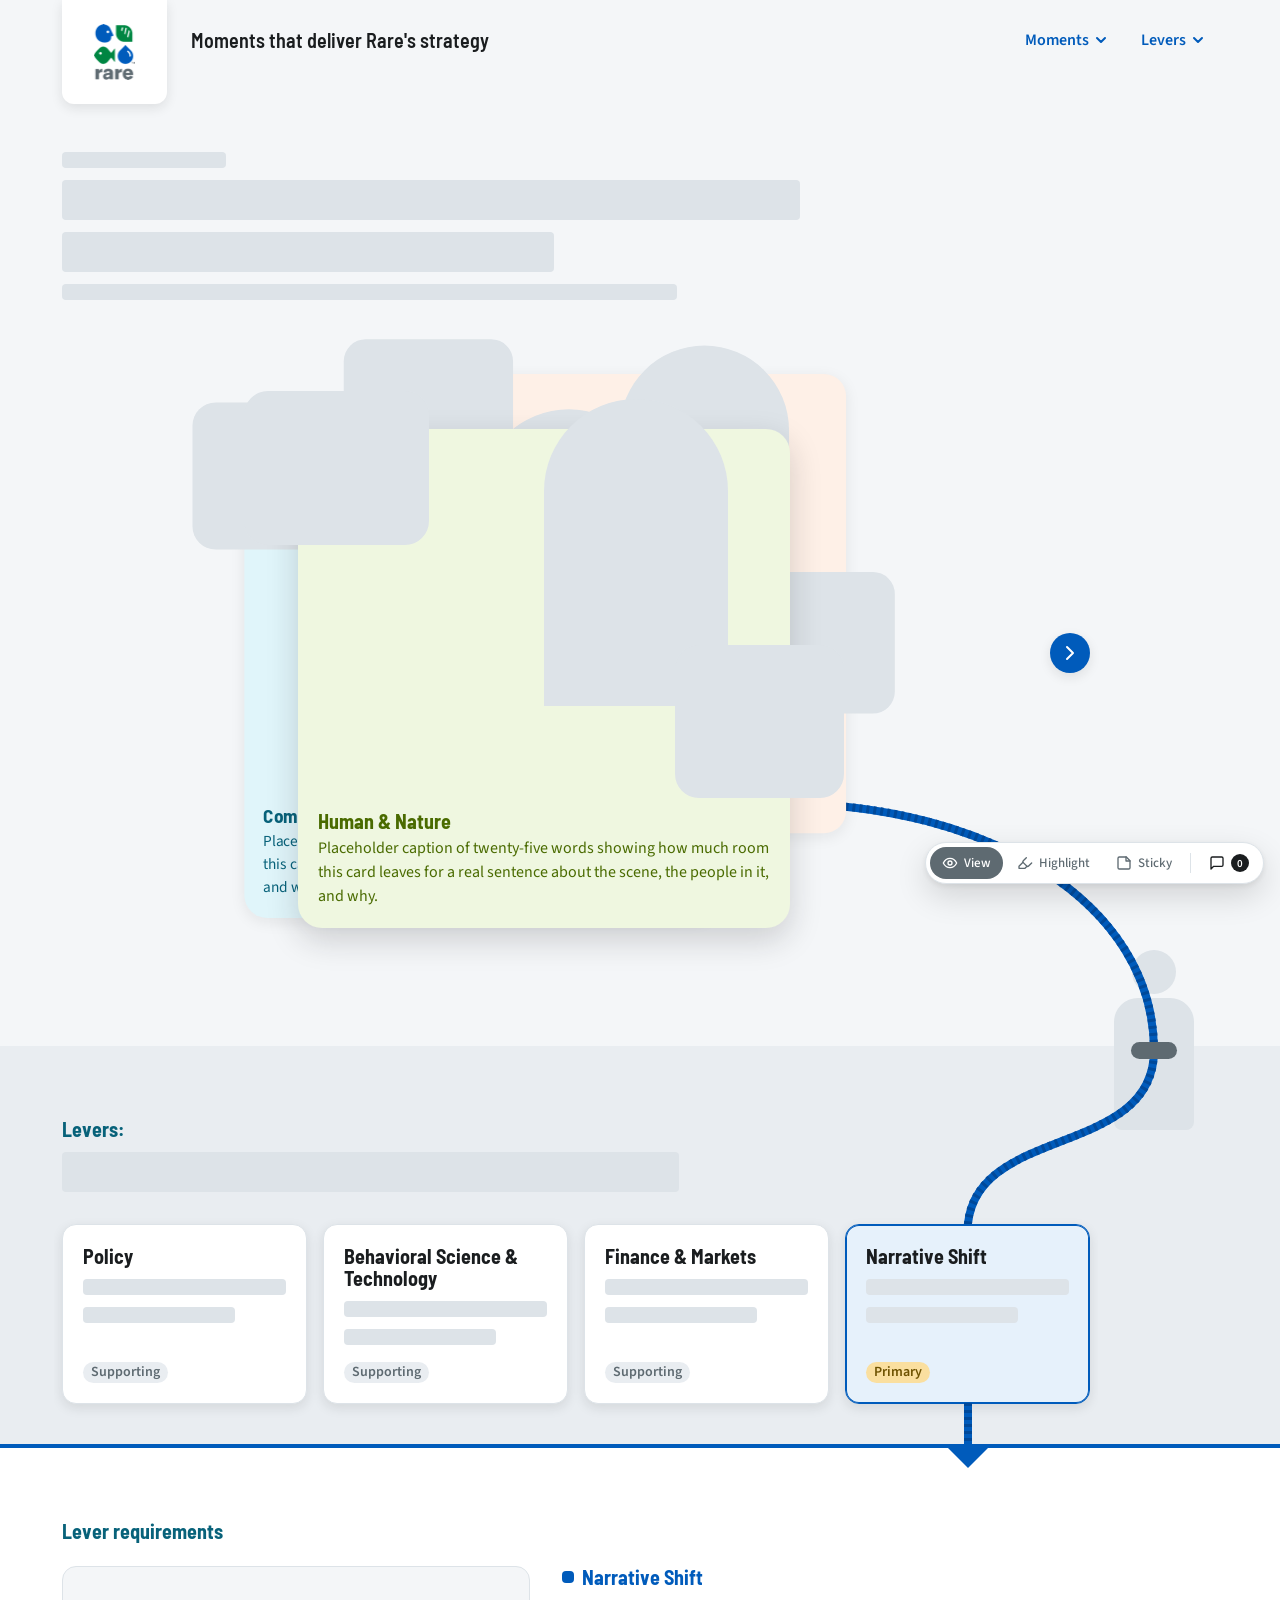
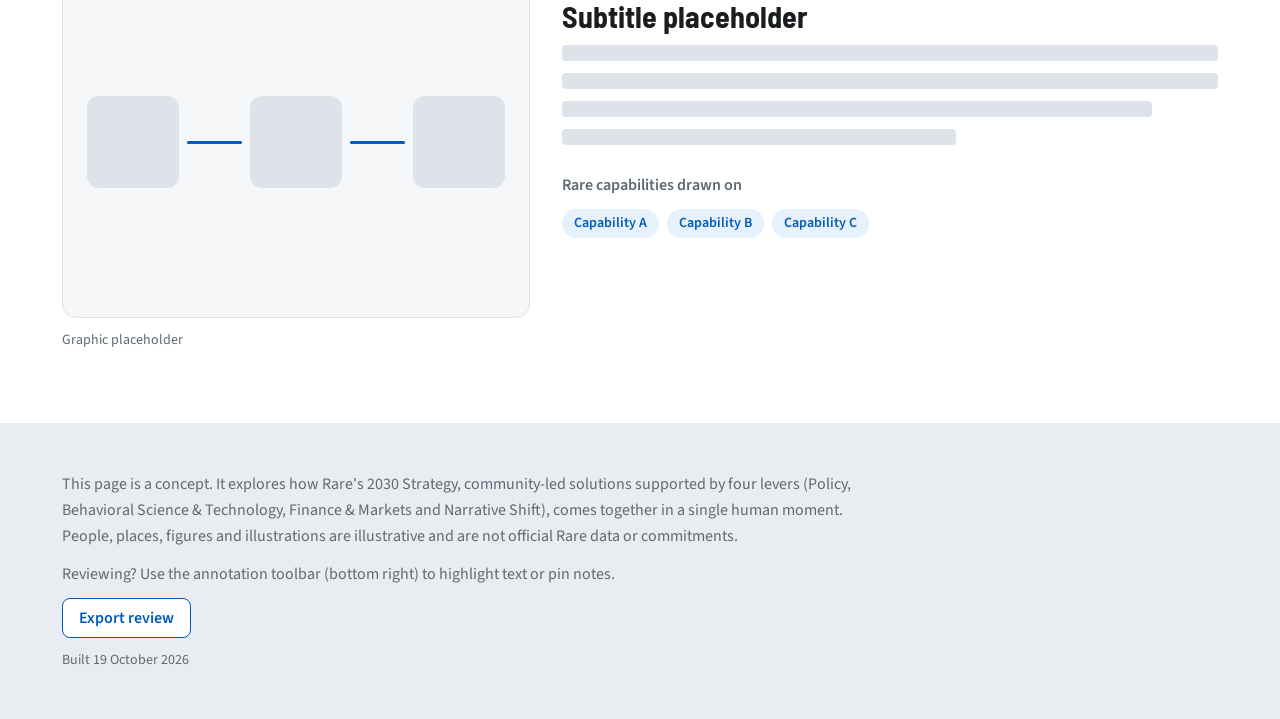
==== commit dcc4cb41: "Stage 2 review fixes (round 1) - Logo tab: roomier padding (space-7 / space-6, mobile space-5 / spac" ====
--- a/moments/coastal-5000-convening/index.html
+++ b/moments/coastal-5000-convening/index.html
@@ -55,60 +55,44 @@
                 <div class="card-stack__deck">
                   <div id="card-human-nature" class="stack-card stack-card--human-nature" data-card="human-nature" data-label="Human &amp; Nature" data-slot="0" data-front>
                     <div class="stack-card__backplate">
-                    </div>
-                    <span class="stack-card__layer stack-card__layer--figure" aria-hidden="true"></span>
-                    <span class="stack-card__layer stack-card__layer--overhang-start" aria-hidden="true"></span>
-                    <span class="stack-card__layer stack-card__layer--overhang-end" aria-hidden="true"></span>
-                    <div class="stack-card__text">
-                      <p class="stack-card__label">Human &amp; Nature</p>
-                      <p class="visually-hidden">Caption placeholder</p>
-                      <span class="ph ph--bar ph--w-90 stack-card__caption-ph" aria-hidden="true"></span>
-                    </div>
-                    <div class="affinity-badges">
-                      <span class="affinity-badge" data-affinity="behavior-tech" hidden>
-                        <svg class="affinity-badge__icon" viewBox="0 0 16 16" aria-hidden="true" focusable="false"><path d="M3 13L13 3M13 3H6M13 3v7" fill="none" stroke="currentColor" stroke-width="2" stroke-linecap="round" stroke-linejoin="round"/></svg>
-                        <span class="affinity-badge__text"><span class="visually-hidden">Related lever: </span>Behavioral Science &amp; Technology</span>
-                      </span>
+                      <div class="stack-card__scene"></div>
+                      <div class="stack-card__text">
+                        <p class="stack-card__label">Human &amp; Nature</p>
+                        <p class="stack-card__caption">Placeholder caption of twenty-five words showing how much room this card leaves for a real sentence about the scene, the people in it, and why.</p>
+                      </div>
+                    </div>
+                    <div class="stack-card__art">
+                      <span class="stack-card__layer stack-card__layer--figure" aria-hidden="true"></span>
+                      <span class="stack-card__layer stack-card__layer--overhang-start" aria-hidden="true"></span>
+                      <span class="stack-card__layer stack-card__layer--overhang-end" aria-hidden="true"></span>
                     </div>
                   </div>
                   <div id="card-community" class="stack-card stack-card--community" data-card="community" data-label="Community" data-slot="1" aria-hidden="true" inert>
                     <div class="stack-card__backplate">
-                    </div>
-                    <span class="stack-card__layer stack-card__layer--figure" aria-hidden="true"></span>
-                    <span class="stack-card__layer stack-card__layer--overhang-start" aria-hidden="true"></span>
-                    <span class="stack-card__layer stack-card__layer--overhang-end" aria-hidden="true"></span>
-                    <div class="stack-card__text">
-                      <p class="stack-card__label">Community</p>
-                      <p class="visually-hidden">Caption placeholder</p>
-                      <span class="ph ph--bar ph--w-90 stack-card__caption-ph" aria-hidden="true"></span>
-                    </div>
-                    <div class="affinity-badges">
-                      <span class="affinity-badge" data-affinity="finance-markets" hidden>
-                        <svg class="affinity-badge__icon" viewBox="0 0 16 16" aria-hidden="true" focusable="false"><path d="M3 13L13 3M13 3H6M13 3v7" fill="none" stroke="currentColor" stroke-width="2" stroke-linecap="round" stroke-linejoin="round"/></svg>
-                        <span class="affinity-badge__text"><span class="visually-hidden">Related lever: </span>Finance &amp; Markets</span>
-                      </span>
-                      <span class="affinity-badge" data-affinity="narrative" hidden>
-                        <svg class="affinity-badge__icon" viewBox="0 0 16 16" aria-hidden="true" focusable="false"><path d="M3 13L13 3M13 3H6M13 3v7" fill="none" stroke="currentColor" stroke-width="2" stroke-linecap="round" stroke-linejoin="round"/></svg>
-                        <span class="affinity-badge__text"><span class="visually-hidden">Related lever: </span>Narrative Shift</span>
-                      </span>
+                      <div class="stack-card__scene"></div>
+                      <div class="stack-card__text">
+                        <p class="stack-card__label">Community</p>
+                        <p class="stack-card__caption">Placeholder caption of twenty-five words showing how much room this card leaves for a real sentence about the scene, the people in it, and why.</p>
+                      </div>
+                    </div>
+                    <div class="stack-card__art">
+                      <span class="stack-card__layer stack-card__layer--figure" aria-hidden="true"></span>
+                      <span class="stack-card__layer stack-card__layer--overhang-start" aria-hidden="true"></span>
+                      <span class="stack-card__layer stack-card__layer--overhang-end" aria-hidden="true"></span>
                     </div>
                   </div>
                   <div id="card-policy" class="stack-card stack-card--policy" data-card="policy" data-label="Policy" data-slot="2" aria-hidden="true" inert>
                     <div class="stack-card__backplate">
-                    </div>
-                    <span class="stack-card__layer stack-card__layer--figure" aria-hidden="true"></span>
-                    <span class="stack-card__layer stack-card__layer--overhang-start" aria-hidden="true"></span>
-                    <span class="stack-card__layer stack-card__layer--overhang-end" aria-hidden="true"></span>
-                    <div class="stack-card__text">
-                      <p class="stack-card__label">Policy</p>
-                      <p class="visually-hidden">Caption placeholder</p>
-                      <span class="ph ph--bar ph--w-90 stack-card__caption-ph" aria-hidden="true"></span>
-                    </div>
-                    <div class="affinity-badges">
-                      <span class="affinity-badge" data-affinity="policy" hidden>
-                        <svg class="affinity-badge__icon" viewBox="0 0 16 16" aria-hidden="true" focusable="false"><path d="M3 13L13 3M13 3H6M13 3v7" fill="none" stroke="currentColor" stroke-width="2" stroke-linecap="round" stroke-linejoin="round"/></svg>
-                        <span class="affinity-badge__text"><span class="visually-hidden">Related lever: </span>Policy</span>
-                      </span>
+                      <div class="stack-card__scene"></div>
+                      <div class="stack-card__text">
+                        <p class="stack-card__label">Policy</p>
+                        <p class="stack-card__caption">Placeholder caption of twenty-five words showing how much room this card leaves for a real sentence about the scene, the people in it, and why.</p>
+                      </div>
+                    </div>
+                    <div class="stack-card__art">
+                      <span class="stack-card__layer stack-card__layer--figure" aria-hidden="true"></span>
+                      <span class="stack-card__layer stack-card__layer--overhang-start" aria-hidden="true"></span>
+                      <span class="stack-card__layer stack-card__layer--overhang-end" aria-hidden="true"></span>
                     </div>
                   </div>
                 </div>
@@ -159,8 +143,6 @@
                   </span>
                   <p class="lever-card__meta">
                     <span class="sig-tag sig-tag--supporting">Supporting</span>
-                    <span class="sig-pips" aria-hidden="true"><span class="sig-pips__pip is-on"></span><span class="sig-pips__pip"></span><span class="sig-pips__pip"></span></span>
-                    <span class="lever-card__shown" aria-hidden="true">Shown below</span>
                   </p>
                 </div>
                 <div id="lever-behavior-tech" class="lever-card" role="tab" data-lever-card="behavior-tech" aria-controls="detail-behavior-tech" aria-selected="false" tabindex="-1">
@@ -172,8 +154,6 @@
                   </span>
                   <p class="lever-card__meta">
                     <span class="sig-tag sig-tag--supporting">Supporting</span>
-                    <span class="sig-pips" aria-hidden="true"><span class="sig-pips__pip is-on"></span><span class="sig-pips__pip"></span><span class="sig-pips__pip"></span></span>
-                    <span class="lever-card__shown" aria-hidden="true">Shown below</span>
                   </p>
                 </div>
                 <div id="lever-finance-markets" class="lever-card" role="tab" data-lever-card="finance-markets" aria-controls="detail-finance-markets" aria-selected="false" tabindex="-1">
@@ -185,8 +165,6 @@
                   </span>
                   <p class="lever-card__meta">
                     <span class="sig-tag sig-tag--supporting">Supporting</span>
-                    <span class="sig-pips" aria-hidden="true"><span class="sig-pips__pip is-on"></span><span class="sig-pips__pip"></span><span class="sig-pips__pip"></span></span>
-                    <span class="lever-card__shown" aria-hidden="true">Shown below</span>
                   </p>
                 </div>
                 <div id="lever-narrative" class="lever-card" role="tab" data-lever-card="narrative" aria-controls="detail-narrative" aria-selected="true" tabindex="0">
@@ -198,8 +176,6 @@
                   </span>
                   <p class="lever-card__meta">
                     <span class="sig-tag sig-tag--primary">Primary</span>
-                    <span class="sig-pips" aria-hidden="true"><span class="sig-pips__pip is-on"></span><span class="sig-pips__pip is-on"></span><span class="sig-pips__pip is-on"></span></span>
-                    <span class="lever-card__shown" aria-hidden="true">Shown below</span>
                   </p>
                 </div>
               </div>
--- a/css/viz-tokens.css
+++ b/css/viz-tokens.css
@@ -34,9 +34,11 @@
      Core has no 56px or 44px step; composed from the space ramp (see TOKEN_GAPS.md). */
   --viz-nav-logo-height: calc(var(--rare-space-9) + var(--rare-space-2));
   --viz-nav-logo-height-mobile: calc(var(--rare-space-8) + var(--rare-space-1));
-  /* PRODUCT-SCOPE: logo tab (§4.1): padding around the logo, how far it hangs over Panel 1,
-     and its shadow (Core has no shadow tokens; see TOKEN_GAPS.md). */
-  --viz-logo-tab-pad: var(--rare-space-4);
+  /* PRODUCT-SCOPE: logo tab (§4.1): generous negative space around the logo, like rare.org
+     (Stage 2 review: the logo fills about 40% of the tab's width), how far the tab hangs over
+     Panel 1, and its shadow (Core has no shadow tokens; see TOKEN_GAPS.md). */
+  --viz-logo-tab-pad-inline: var(--rare-space-7);
+  --viz-logo-tab-pad-block: var(--rare-space-6);
   --viz-logo-tab-overhang: var(--rare-space-6);
   --viz-logo-tab-shadow: var(--viz-shadow-soft);
   /* PRODUCT-SCOPE: disclosure menu panel width. */
@@ -51,8 +53,10 @@
   /* PRODUCT-SCOPE: front card width within the stack region. */
   --viz-stack-card-width: min(100%, calc(var(--rare-size-container-narrow) * 0.75));
   --viz-stack-card-ratio: 4 / 3;
-  /* PRODUCT-SCOPE: backplate inset inside the card frame (§4.3: 8–12%). */
-  --viz-stack-inset: 10%;
+  /* PRODUCT-SCOPE: backplate inset inside the card frame (§4.3: 8–12%): 64px of 640 at the
+     sides and 48px above and below. Padding %, so both are fractions of the card's width. */
+  --viz-stack-inset-inline: 10%;
+  --viz-stack-inset-block: 7.5%;
   /* PRODUCT-SCOPE: how far back cards peek out. Desktop ~8% of card width; mobile 16–24px. */
   --viz-stack-peek: clamp(var(--rare-space-4), 4vw, var(--rare-space-10));
   /* PRODUCT-SCOPE: back-slot scale (§4.3 "translating and scaling into the slots ahead").
@@ -79,7 +83,9 @@
   --viz-orchestrator-grip-y: 52%;
   /* PRODUCT-SCOPE: the pipe: a tube in Rare Blue with darker ribs (§6.4, §7). */
   --viz-pipe-width: var(--rare-space-2);
-  --viz-pipe-rib-dash: var(--rare-border-width-focus) var(--rare-space-1);
+  --viz-pipe-rib: var(--rare-border-width-focus);
+  --viz-pipe-rib-period: calc(var(--rare-border-width-focus) + var(--rare-space-1));
+  --viz-pipe-rib-dash: var(--viz-pipe-rib) var(--rare-space-1);
 
   /* ---- Panel 2: lever track ----------------------------------------------------------- */
 
@@ -91,9 +97,9 @@
   --viz-lever-card-width-desktop: calc((100% - 3 * var(--viz-lever-gap)) / 4);
   --viz-lever-card-min-height: calc(var(--rare-space-11) * 2.5);
   /* PRODUCT-SCOPE: selected-lever indicator (§4.5, Stage 1 review: "must be strong"). A stem
-     drops from the card to Panel 3's top rule, and a caret on the rule points into Panel 3. */
+     styled like the pipe drops from the card to Panel 3's top rule, and a caret on the rule
+     points into Panel 3. */
   --viz-lever-caret: var(--rare-space-5);
-  --viz-lever-stem: var(--rare-space-1);
   --viz-lever-stem-length: var(--rare-space-8);
   --viz-lever-lift: calc(-1 * var(--rare-space-1));
   /* PRODUCT-SCOPE: 2px selected border (§6.4) = 1px border + 1px inset ring (no 2px width token). */
@@ -158,6 +164,8 @@
 @media (max-width: 639px) {
   :root {
     --viz-nav-logo-height: var(--viz-nav-logo-height-mobile);
+    --viz-logo-tab-pad-inline: var(--rare-space-5);
+    --viz-logo-tab-pad-block: var(--rare-space-4);
     --viz-orchestrator-size: var(--viz-orchestrator-size-mobile);
   }
 }
--- a/css/components/nav.css
+++ b/css/components/nav.css
@@ -27,7 +27,7 @@
   align-self: start;
   justify-self: start;
   display: block;
-  padding: var(--viz-logo-tab-pad);
+  padding: var(--viz-logo-tab-pad-block) var(--viz-logo-tab-pad-inline);
   border-end-start-radius: var(--rare-radius-lg);
   border-end-end-radius: var(--rare-radius-lg);
   background: var(--rare-color-background-default);
--- a/css/components/moment.css
+++ b/css/components/moment.css
@@ -55,19 +55,24 @@
   padding: var(--viz-stack-peek) var(--viz-stack-peek) var(--rare-space-0);
 }
 
-/* Its own stacking context: the three cards order only against each other. */
+/* Its own stacking context: the three cards order only against each other. The cards share
+   one grid cell, so the deck is as tall as the tallest card and every card stretches to it. */
 .card-stack__deck {
   position: relative;
   isolation: isolate;
-  aspect-ratio: var(--viz-stack-card-ratio);
-}
-
-/* Card frame: transparent bounds that hold every layer (§4.3). One transform per frame, so
-   every layer (including those breaking the backplate edge) moves and tilts as one unit.
-   Back slots scale about the centre and translate to keep their peeking edge in place. */
+  display: grid;
+}
+
+/* Card frame: transparent bounds that hold every layer (§4.3). Its padding is the inset band
+   around the backplate where art may break the edge. One transform per frame, so every layer
+   (including those breaking the backplate edge) moves and tilts as one unit. Back slots scale
+   about the centre and translate to keep their peeking edge in place. */
 .stack-card {
-  position: absolute;
-  inset: var(--rare-space-0);
+  position: relative;
+  grid-area: 1 / 1;
+  display: flex;
+  flex-direction: column;
+  padding: var(--viz-stack-inset-block) var(--viz-stack-inset-inline);
   transform-origin: center;
 }
 
@@ -98,11 +103,14 @@
   pointer-events: none;
 }
 
-/* Backplate: the smaller opaque rounded rectangle inset inside the frame. Each card keeps its
-   own tint wherever it sits in the deck (§6.4); the front card is told apart by elevation. */
+/* Backplate: the opaque rounded card the eye reads, inset inside the frame. The scene sits on
+   top; the label and caption have their own band below it, so text never covers the art.
+   Each card keeps its own tint wherever it sits in the deck (§6.4); the front card is told
+   apart by elevation. */
 .stack-card__backplate {
-  position: absolute;
-  inset: var(--viz-stack-inset);
+  flex: 1;
+  display: flex;
+  flex-direction: column;
   overflow: hidden;
   border-radius: var(--rare-radius-xl);
   background: var(--card-tint);
@@ -133,20 +141,72 @@
   --card-ink: var(--rare-color-orange-700);
 }
 
-/* Background scene: fills the backplate exactly and is clipped to its radius. */
+/* Scene: the 512 × 384 art area at the top of the backplate. */
+.stack-card__scene {
+  flex: none;
+  aspect-ratio: var(--viz-stack-card-ratio);
+}
+
 .stack-card__bg {
   width: 100%;
   height: 100%;
   object-fit: cover;
 }
 
-/* Content layers, positioned in the 640 × 480 frame of docs/ILLUSTRATION_SPECS.md (as % so
-   they scale). Each one deliberately breaks a backplate edge but stays inside the frame. */
+/* Label and caption (§4.3): real HTML text in the band under the scene. Sized for a 10–25 word
+   caption at every width from 360px; the band grows with its text and every card in the deck
+   matches the tallest. */
+.stack-card__text {
+  flex: 1;
+  display: grid;
+  align-content: start;
+  gap: var(--rare-space-1);
+  padding: var(--rare-space-3) var(--rare-space-5) var(--rare-space-5);
+  color: var(--card-ink);
+}
+
+.stack-card__label {
+  font-family: var(--rare-font-family-display);
+  font-size: var(--rare-font-size-500);
+  font-weight: var(--rare-font-weight-bold);
+  line-height: var(--rare-line-height-tight);
+}
+
+.stack-card__caption {
+  font-size: var(--rare-font-size-300);
+  line-height: var(--rare-line-height-normal);
+}
+
+@media (max-width: 639px) {
+  .stack-card__text {
+    padding: var(--rare-space-2) var(--rare-space-3) var(--rare-space-3);
+  }
+
+  .stack-card__label {
+    font-size: var(--rare-font-size-300);
+  }
+
+  .stack-card__caption {
+    font-size: var(--rare-font-size-200);
+  }
+}
+
+/* Content layers sit in a box matching the 640 × 480 art frame of docs/ILLUSTRATION_SPECS.md,
+   pinned to the top of the card, and are positioned in it as % so they scale. Each one breaks
+   a backplate edge into the frame's inset band; none reaches the caption band. */
+.stack-card__art {
+  position: absolute;
+  top: var(--rare-space-0);
+  left: var(--rare-space-0);
+  width: 100%;
+  aspect-ratio: var(--viz-stack-card-ratio);
+  pointer-events: none;
+}
+
 .stack-card__layer {
   position: absolute;
   height: auto;
   max-width: none;
-  pointer-events: none;
   user-select: none;
   -webkit-user-drag: none;
 }
@@ -167,10 +227,11 @@
   aspect-ratio: 192 / 160;
 }
 
-/* Overhang end: 176 × 160 at (456, 304); breaks the right edge by 56px and the bottom by 32px. */
+/* Overhang end: 176 × 160 at (456, 272); breaks the right edge by 56px and rests on the
+   scene's bottom line, above the caption band. */
 .stack-card__layer--overhang-end {
   left: 71.25%;
-  top: 63.333%;
+  top: 56.667%;
   width: 27.5%;
   aspect-ratio: 176 / 160;
 }
@@ -183,88 +244,6 @@
 
 span.stack-card__layer--figure {
   border-radius: var(--rare-radius-pill) var(--rare-radius-pill) var(--rare-radius-lg) var(--rare-radius-lg);
-}
-
-/* Label and caption: real HTML text over the art. */
-.stack-card__text {
-  position: absolute;
-  bottom: calc(var(--viz-stack-inset) + 4%);
-  left: calc(var(--viz-stack-inset) + 4%);
-  display: grid;
-  gap: var(--rare-space-2);
-  width: 38%;
-  padding: var(--rare-space-3);
-  border-radius: var(--rare-radius-lg);
-  background: var(--rare-color-background-default);
-  color: var(--card-ink);
-}
-
-.stack-card__label {
-  font-family: var(--rare-font-family-display);
-  font-size: var(--rare-font-size-500);
-  font-weight: var(--rare-font-weight-bold);
-  line-height: var(--rare-line-height-tight);
-}
-
-.stack-card__caption-ph {
-  background: var(--card-tint);
-}
-
-@media (max-width: 639px) {
-  .stack-card__text {
-    width: 46%;
-    padding: var(--rare-space-2);
-  }
-
-  .stack-card__label {
-    font-size: var(--rare-font-size-300);
-  }
-}
-
-/* ---- Lever-to-card affinity badge (§4.4) ----------------------------------------------
-   Sits on the backplate's top-left corner, which stays visible whether the card peeks left
-   (slot 1) or up-right (slot 2). Icon only on back cards; icon + lever name on the front. */
-
-.affinity-badges {
-  position: absolute;
-  top: calc(var(--viz-stack-inset) - var(--rare-space-3));
-  left: calc(var(--viz-stack-inset) - var(--rare-space-3));
-  display: flex;
-}
-
-.affinity-badge {
-  display: inline-flex;
-  align-items: center;
-  gap: var(--rare-space-1);
-  min-width: var(--rare-size-control-sm);
-  height: var(--rare-size-control-sm);
-  padding-inline: var(--rare-space-2);
-  border-radius: var(--rare-radius-pill);
-  background: var(--rare-color-background-default);
-  box-shadow: var(--viz-shadow-soft);
-  color: var(--rare-color-action-primary);
-  font-size: var(--rare-font-size-200);
-  font-weight: var(--rare-font-weight-semibold);
-  white-space: nowrap;
-}
-
-.affinity-badge[hidden] {
-  display: none;
-}
-
-.affinity-badge__icon {
-  flex: none;
-  width: var(--rare-space-3);
-  height: var(--rare-space-3);
-}
-
-.stack-card:not([data-front]) .affinity-badge {
-  justify-content: center;
-  padding-inline: var(--rare-space-0);
-}
-
-.stack-card:not([data-front]) .affinity-badge__text {
-  display: none;
 }
 
 /* ---- Next control (§4.3) ----------------------------------------------------------------- */
--- a/css/components/orchestrator.css
+++ b/css/components/orchestrator.css
@@ -2,13 +2,22 @@
    and the pipe overlay that js/orchestrator.js draws.
 
    Stacking inside the zone (its own context, all --rare-elevation-z-*):
-     figure art (z-base) < pipe (z-raised) < card stack, lever track, figure hands (z-sticky)
-   so the pipe runs in front of the figure's body, through its hands, and tucks under both the
-   card stack and the selected lever card at its ends. */
+     panel backgrounds < figure art (z-base) < pipe (z-raised)
+       < panel content, figure hands (z-sticky)
+   so the pipe runs over the panel bands and in front of the figure's body, but behind every
+   heading, text block and placeholder it crosses (Stage 2 review, §4.4). It passes through the
+   hands and tucks under the card stack and the selected lever card at its ends. */
 
 .orchestration {
   position: relative;
   isolation: isolate;
+}
+
+/* Lift each block of Panel 1 and Panel 2 content above the pipe: the statement, the scenes,
+   the "Levers:" heading and the lever track. The panel backgrounds stay below it. */
+.orchestration .panel__inner > * {
+  position: relative;
+  z-index: var(--rare-elevation-z-sticky);
 }
 
 /* Decorative and never interactive. */
--- a/css/components/levers.css
+++ b/css/components/levers.css
@@ -1,8 +1,8 @@
 /* Panel 2: Levers (§4.5). WAI-ARIA tabs in a horizontal scroll-snap track, with edge fades and
    scroll buttons that appear only when the track overflows (js/levers.js sets data-overflow-*).
    Resting, hover, focus and selected states are distinct. The selected card's indicator is
-   deliberately strong (Stage 1 review): a solid accent card, a stem that drops from it to
-   Panel 3's top rule, and a caret on that rule pointing into Panel 3 (lever-detail.css). */
+   deliberately strong (Stage 1 review): a solid accent card, a pipe-style stem that drops from
+   it to Panel 3's top rule, and a caret on that rule pointing into Panel 3 (lever-detail.css). */
 
 /* No bottom padding: the track runs to Panel 3's top rule so the stem can meet it. */
 .panel--levers {
@@ -173,7 +173,9 @@
   outline-offset: var(--rare-border-offset-focus);
 }
 
-/* Selected: blue-50 fill, 2px accent border, the stem down to Panel 3 and a "Shown below" cue. */
+/* Selected: blue-50 fill, 2px accent border, and a stem down to Panel 3 drawn like the
+   orchestrator pipe (same colour, width and ribs; Stage 2 review), so Rare's connections read
+   as one system. */
 .lever-card[aria-selected="true"] {
   border-color: var(--rare-color-action-primary);
   background: var(--rare-color-blue-50);
@@ -186,31 +188,17 @@
   position: absolute;
   top: 100%;
   left: 50%;
-  width: var(--viz-lever-stem);
+  width: var(--viz-pipe-width);
   height: calc(var(--viz-lever-stem-length) + var(--rare-border-width-default));
-  background: var(--rare-color-action-primary);
+  background: repeating-linear-gradient(
+    to bottom,
+    var(--rare-color-action-primary-hover) 0 var(--viz-pipe-rib),
+    var(--rare-color-action-primary) var(--viz-pipe-rib) var(--viz-pipe-rib-period)
+  );
   transform: translateX(-50%);
 }
 
-.lever-card__shown {
-  display: none;
-  align-items: center;
-  gap: var(--rare-space-1);
-  margin-inline-start: auto;
-  color: var(--rare-color-action-primary);
-  font-size: var(--rare-font-size-200);
-  font-weight: var(--rare-font-weight-semibold);
-}
-
-.lever-card__shown::after {
-  content: "↓";
-}
-
-.lever-card[aria-selected="true"] .lever-card__shown {
-  display: inline-flex;
-}
-
-/* ---- Significance tag and pips (§4.5, §6.4) --------------------------------------------- */
+/* ---- Significance tag (§4.5, §6.4; no pip meter since the Stage 2 review) --------------------------------------------- */
 
 .sig-tag {
   display: inline-block;
@@ -227,19 +215,3 @@
   background: var(--rare-color-yellow-100);
   color: var(--rare-color-text-feature);
 }
-
-.sig-pips {
-  display: inline-flex;
-  gap: var(--rare-space-1);
-}
-
-.sig-pips__pip {
-  width: var(--rare-space-2);
-  height: var(--rare-space-2);
-  border: var(--rare-border-width-default) solid var(--rare-color-border-strong);
-  border-radius: var(--rare-radius-pill);
-}
-
-.sig-pips__pip.is-on {
-  background: var(--rare-color-border-strong);
-}
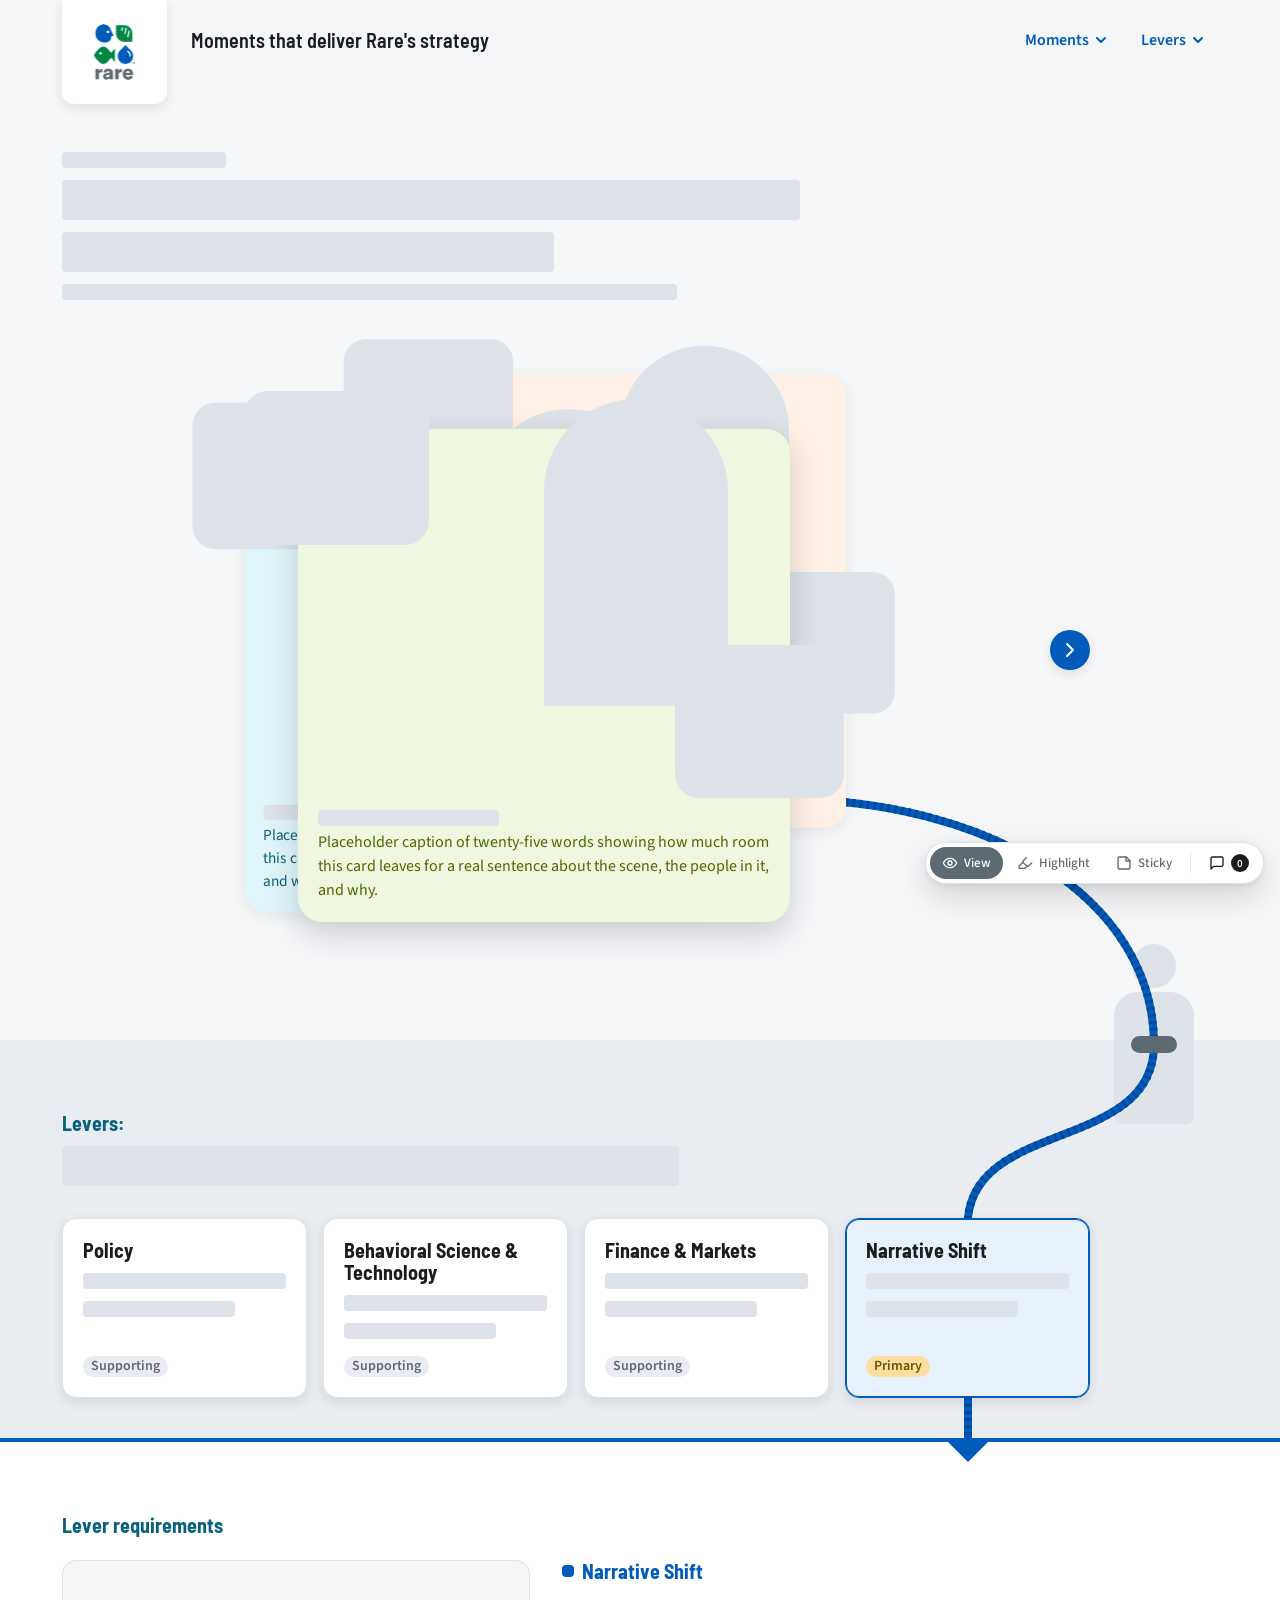
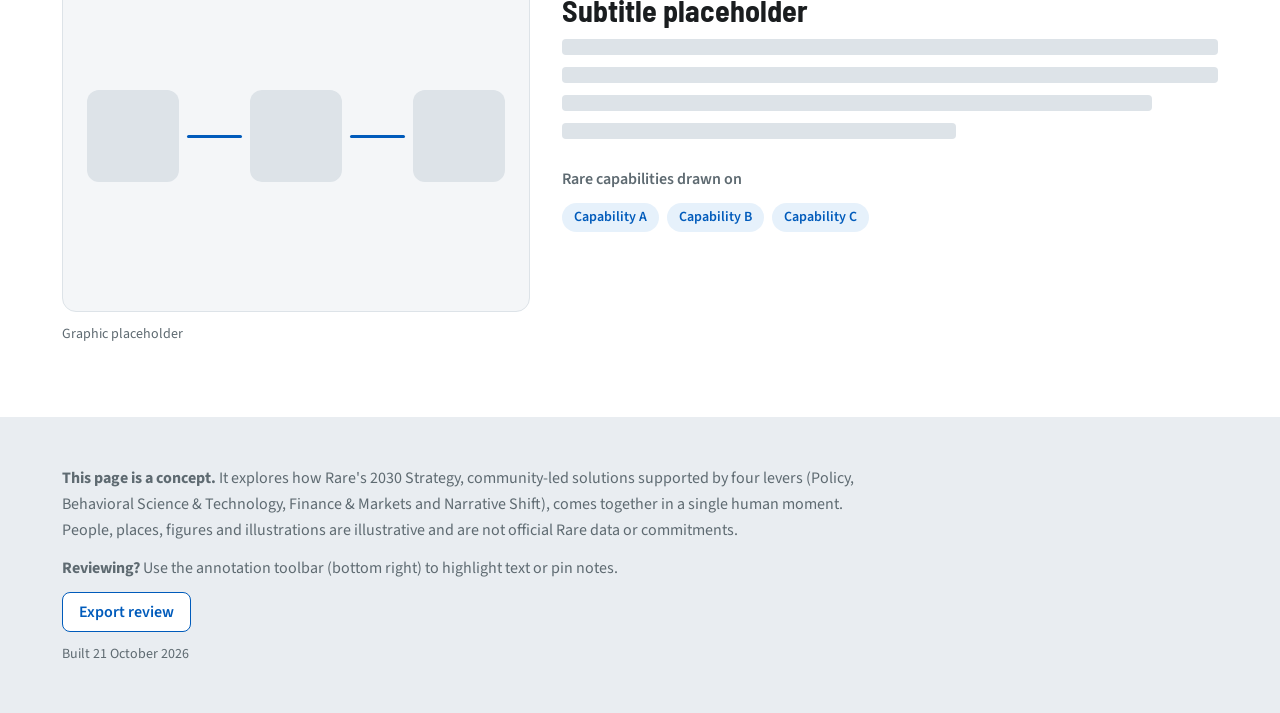
==== commit 3d1bb82b: "Stage 2 review fixes (round 2) - Bring to front: clicking or tapping a peeking card pulls it out tow" ====
--- a/moments/coastal-5000-convening/index.html
+++ b/moments/coastal-5000-convening/index.html
@@ -53,11 +53,11 @@
             <div id="moment-visual" class="moment-visual" role="region" aria-label="Moment scenes">
               <div class="card-stack">
                 <div class="card-stack__deck">
-                  <div id="card-human-nature" class="stack-card stack-card--human-nature" data-card="human-nature" data-label="Human &amp; Nature" data-slot="0" data-front>
+                  <div id="card-human-nature" class="stack-card stack-card--human-nature" data-card="human-nature" data-label="" data-slot="0" data-front>
                     <div class="stack-card__backplate">
                       <div class="stack-card__scene"></div>
                       <div class="stack-card__text">
-                        <p class="stack-card__label">Human &amp; Nature</p>
+                        <p class="stack-card__label"><span class="visually-hidden">Card label placeholder</span><span class="ph ph--bar ph--w-40" aria-hidden="true"></span></p>
                         <p class="stack-card__caption">Placeholder caption of twenty-five words showing how much room this card leaves for a real sentence about the scene, the people in it, and why.</p>
                       </div>
                     </div>
@@ -67,11 +67,11 @@
                       <span class="stack-card__layer stack-card__layer--overhang-end" aria-hidden="true"></span>
                     </div>
                   </div>
-                  <div id="card-community" class="stack-card stack-card--community" data-card="community" data-label="Community" data-slot="1" aria-hidden="true" inert>
+                  <div id="card-community" class="stack-card stack-card--community" data-card="community" data-label="" data-slot="1" aria-hidden="true" inert>
                     <div class="stack-card__backplate">
                       <div class="stack-card__scene"></div>
                       <div class="stack-card__text">
-                        <p class="stack-card__label">Community</p>
+                        <p class="stack-card__label"><span class="visually-hidden">Card label placeholder</span><span class="ph ph--bar ph--w-40" aria-hidden="true"></span></p>
                         <p class="stack-card__caption">Placeholder caption of twenty-five words showing how much room this card leaves for a real sentence about the scene, the people in it, and why.</p>
                       </div>
                     </div>
@@ -81,11 +81,11 @@
                       <span class="stack-card__layer stack-card__layer--overhang-end" aria-hidden="true"></span>
                     </div>
                   </div>
-                  <div id="card-policy" class="stack-card stack-card--policy" data-card="policy" data-label="Policy" data-slot="2" aria-hidden="true" inert>
+                  <div id="card-policy" class="stack-card stack-card--policy" data-card="policy" data-label="" data-slot="2" aria-hidden="true" inert>
                     <div class="stack-card__backplate">
                       <div class="stack-card__scene"></div>
                       <div class="stack-card__text">
-                        <p class="stack-card__label">Policy</p>
+                        <p class="stack-card__label"><span class="visually-hidden">Card label placeholder</span><span class="ph ph--bar ph--w-40" aria-hidden="true"></span></p>
                         <p class="stack-card__caption">Placeholder caption of twenty-five words showing how much room this card leaves for a real sentence about the scene, the people in it, and why.</p>
                       </div>
                     </div>
@@ -98,9 +98,10 @@
                 </div>
               </div>
               <div class="stack-controls">
-                <button class="stack-next" type="button" aria-label="Next scene">
+                <button class="stack-next" type="button" aria-label="Rotate scenes">
                   <svg viewBox="0 0 20 20" aria-hidden="true" focusable="false"><path d="M7 4l6 6-6 6" fill="none" stroke="currentColor" stroke-width="2" stroke-linecap="round" stroke-linejoin="round"/></svg>
                 </button>
+                <span class="stack-next__label" aria-hidden="true">Rotate</span>
                 <p class="stack-announcer visually-hidden" aria-live="polite" aria-atomic="true"></p>
               </div>
             </div>
@@ -315,9 +316,9 @@
     <footer id="site-footer" class="site-footer">
       <div class="panel__inner">
         <div class="site-footer__inner">
-          <p class="site-footer__note">This page is a concept. It explores how Rare's 2030 Strategy, community-led solutions supported by four levers (Policy, Behavioral Science &amp; Technology, Finance &amp; Markets and Narrative Shift), comes together in a single human moment. People, places, figures and illustrations are illustrative and are not official Rare data or commitments.</p>
-          <p>Reviewing? Use the annotation toolbar (bottom right) to highlight text or pin notes.</p>
-          <p class="site-footer__meta">Built 19 October 2026</p>
+          <p class="site-footer__note"><strong>This page is a concept.</strong> It explores how Rare's 2030 Strategy, community-led solutions supported by four levers (Policy, Behavioral Science &amp; Technology, Finance &amp; Markets and Narrative Shift), comes together in a single human moment. People, places, figures and illustrations are illustrative and are not official Rare data or commitments.</p>
+          <p><strong>Reviewing?</strong> Use the annotation toolbar (bottom right) to highlight text or pin notes.</p>
+          <p class="site-footer__meta">Built 21 October 2026</p>
         </div>
       </div>
     </footer>
--- a/css/viz-tokens.css
+++ b/css/viz-tokens.css
@@ -67,6 +67,8 @@
      pulled card clears the deck, as a fraction of card width (none under reduced motion). */
   --viz-stack-tilt: 3deg;
   --viz-stack-overshoot: 0.12;
+  /* PRODUCT-SCOPE: hover lift of a peeking card that a click would bring to the front. */
+  --viz-stack-peek-lift: calc(-1 * var(--rare-space-1));
   /* PRODUCT-SCOPE: drag distance that counts as a swipe on the front card. */
   --viz-stack-swipe-min: var(--rare-space-9);
 
--- a/css/components/moment.css
+++ b/css/components/moment.css
@@ -98,9 +98,25 @@
     scale(var(--viz-stack-scale-2));
 }
 
-/* Back cards are not clickable (they are also inert). */
+/* Back cards are inert, so pointer events pass through them to the deck; js/card-stack.js
+   works out from geometry which peeking card is under the pointer. */
 .stack-card:not([data-slot="0"]) {
   pointer-events: none;
+}
+
+/* A peeking card under a mouse pointer lifts slightly and the deck shows a pointer cursor:
+   a click brings that card to the front (§4.3). The lift uses `translate`, which composes
+   with the slot transform the flip animates. */
+.stack-card {
+  transition: translate var(--rare-motion-duration-fast) var(--rare-motion-easing-standard);
+}
+
+.stack-card[data-peek-hover] {
+  translate: 0 var(--viz-stack-peek-lift);
+}
+
+.card-stack__deck[data-peek-hover] {
+  cursor: pointer;
 }
 
 /* Backplate: the opaque rounded card the eye reads, inset inside the frame. The scene sits on
@@ -246,7 +262,7 @@
   border-radius: var(--rare-radius-pill) var(--rare-radius-pill) var(--rare-radius-lg) var(--rare-radius-lg);
 }
 
-/* ---- Next control (§4.3) ----------------------------------------------------------------- */
+/* ---- Rotate control (§4.3) --------------------------------------------------------------- */
 
 /* Above the cards, so a card thrown toward it slides underneath and it stays clickable. */
 .stack-controls {
@@ -264,11 +280,6 @@
   }
 }
 
-@media (min-width: 1024px) {
-  .stack-controls {
-    flex-direction: column;
-  }
-}
 
 .stack-next {
   display: grid;
@@ -293,3 +304,55 @@
   width: var(--rare-space-5);
   height: var(--rare-space-5);
 }
+
+/* "Rotate": says what the button does. Revealed on hover and keyboard focus, beside the button
+   toward the stack on desktop and above it below 1024px; always shown on touch-only devices.
+   Decorative (aria-hidden): the button's accessible name, "Rotate scenes", includes the word. */
+.stack-next__label {
+  position: absolute;
+  color: var(--rare-color-text-muted);
+  font-size: var(--rare-font-size-300);
+  font-weight: var(--rare-font-weight-semibold);
+  white-space: nowrap;
+  pointer-events: none;
+  opacity: 0;
+  transition:
+    opacity var(--rare-motion-duration-base) var(--rare-motion-easing-standard),
+    translate var(--rare-motion-duration-base) var(--rare-motion-easing-standard);
+}
+
+.stack-next:is(:hover, :focus-visible) + .stack-next__label {
+  opacity: 1;
+  translate: 0 0;
+}
+
+@media (max-width: 1023px) {
+  .stack-next__label {
+    bottom: calc(100% + var(--rare-space-1));
+    left: 50%;
+    transform: translateX(-50%);
+    translate: 0 var(--rare-space-1);
+  }
+}
+
+@media (min-width: 1024px) {
+  .stack-next__label {
+    top: 50%;
+    right: calc(100% + var(--rare-space-2));
+    transform: translateY(-50%);
+    translate: var(--rare-space-2) 0;
+  }
+}
+
+@media (hover: none) {
+  .stack-next__label {
+    opacity: 1;
+    translate: 0 0;
+  }
+}
+
+@media (prefers-reduced-motion: reduce) {
+  .stack-next__label {
+    transition: none;
+  }
+}
